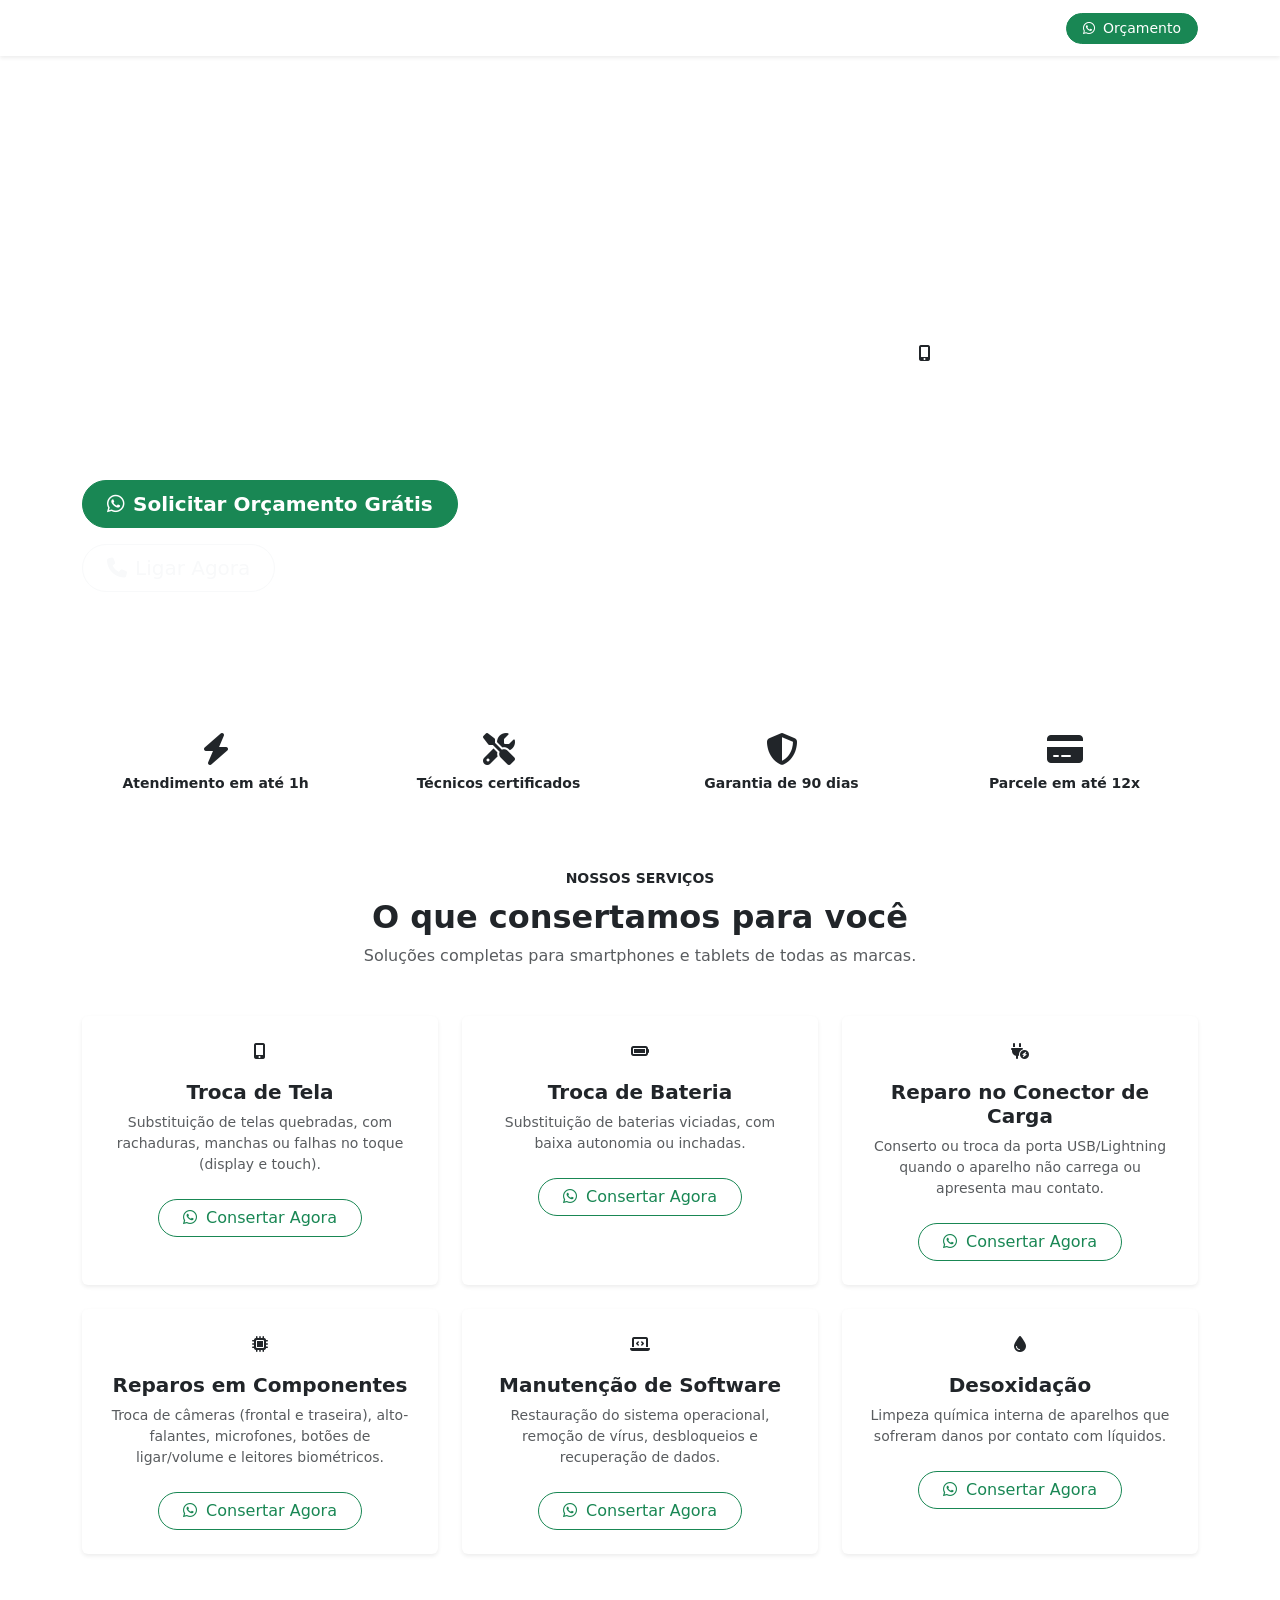
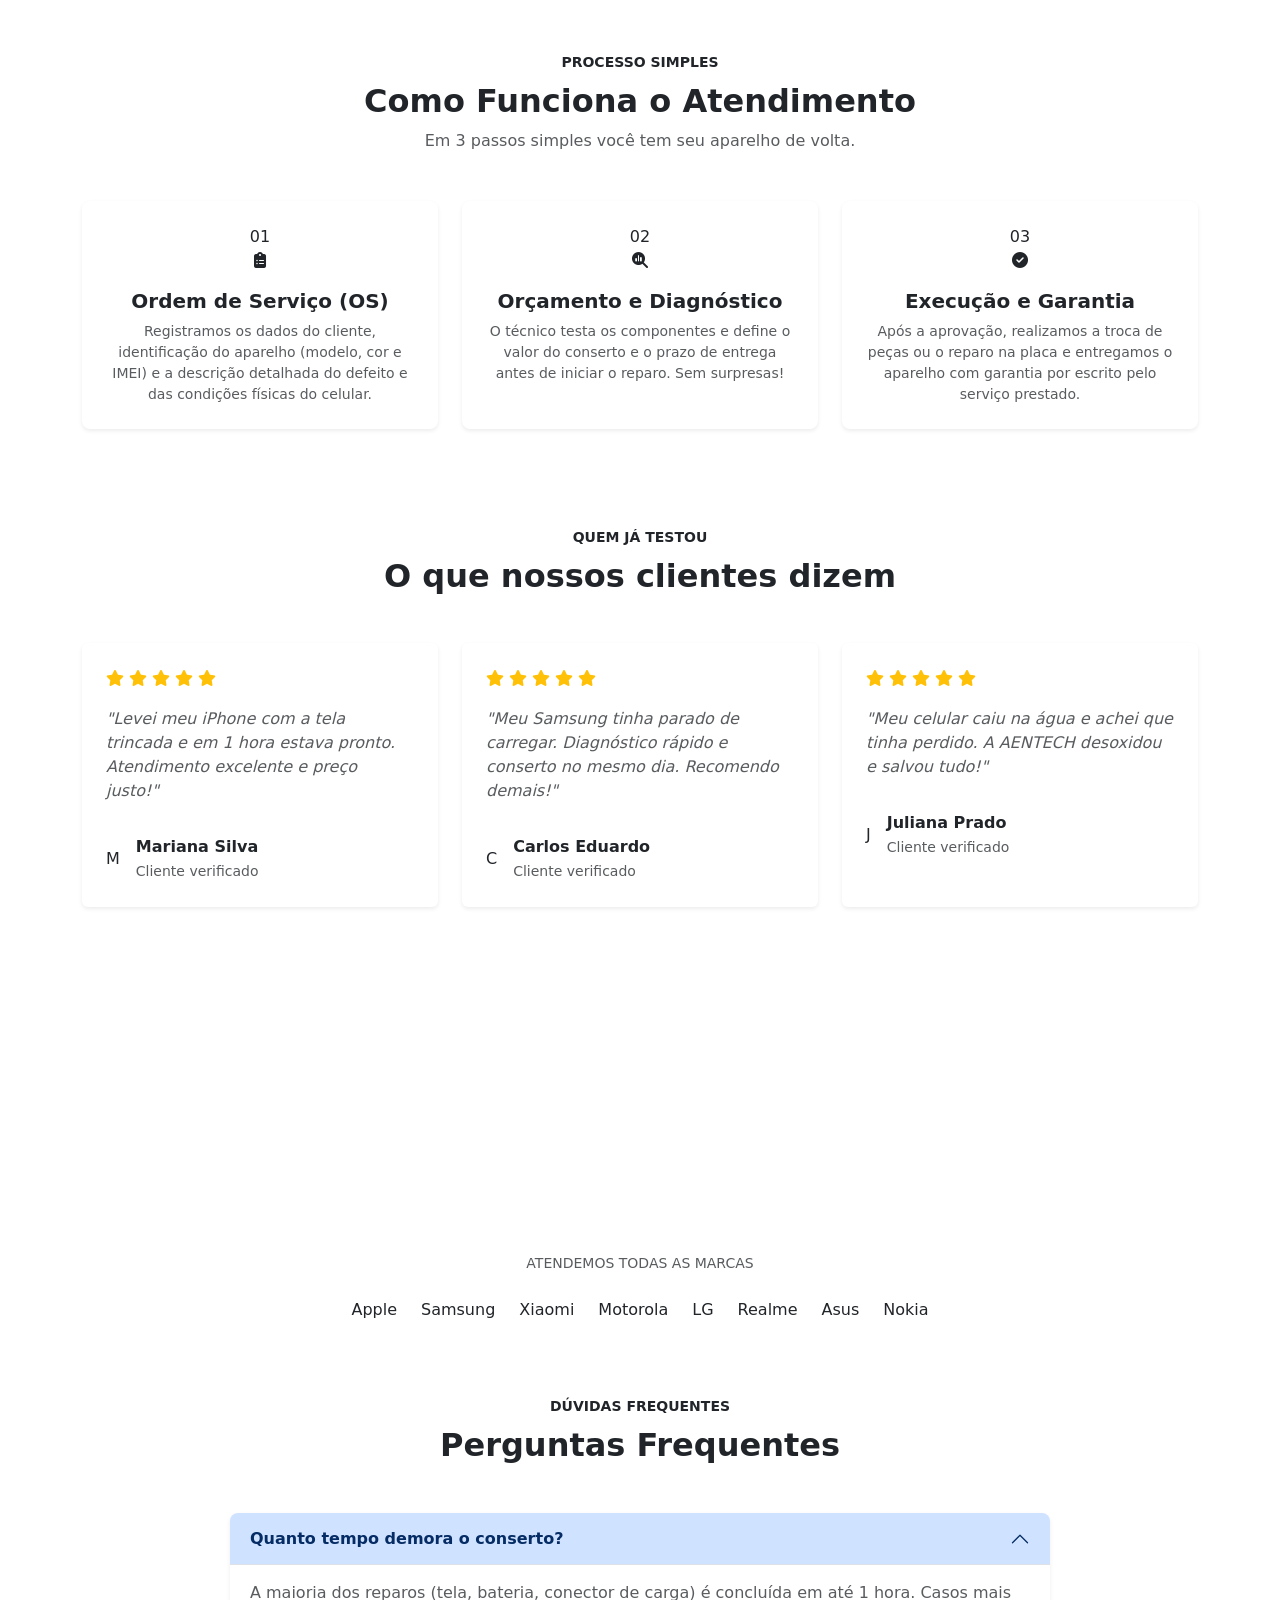
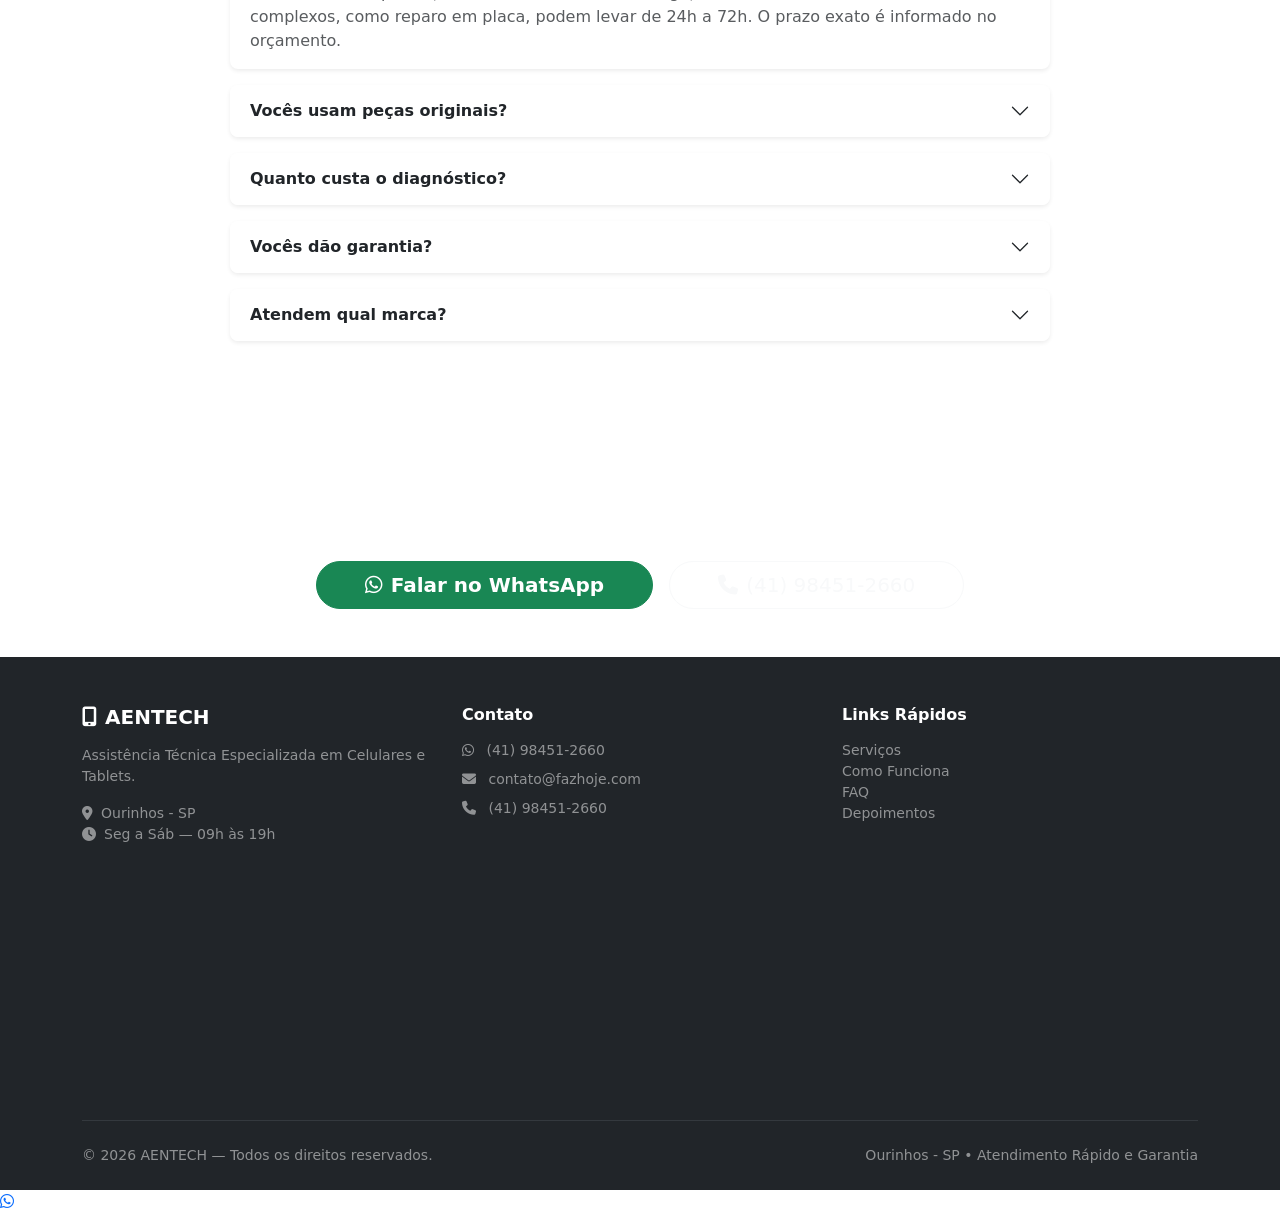
==== aentech/index.html @ 5244e7ab "Assistência Técnica AENTECH" ====
<!DOCTYPE html>
<html lang="pt-BR">
<head>
    <meta charset="UTF-8">
    <meta name="viewport" content="width=device-width, initial-scale=1.0">

    <!-- Google tag (gtag.js) -->
    <script async src="https://www.googletagmanager.com/gtag/js?id=G-NCGCXV54CT"></script>
    <script>
      window.dataLayer = window.dataLayer || [];
      function gtag(){dataLayer.push(arguments);}
      gtag('js', new Date());
      gtag('config', 'G-NCGCXV54CT');
    </script>
    <title>AENTECH — Assistência Técnica de Celulares em Ourinhos - SP</title>
    <meta name="description" content="Conserto de celulares e tablets em Ourinhos - SP. Troca de tela em até 1h, bateria, conector de carga e reparos com diagnóstico grátis e garantia de 90 dias. Fale no WhatsApp!">
    <meta name="keywords" content="assistência técnica celulares Ourinhos, conserto de celular Ourinhos SP, troca de tela celular Ourinhos, conserto iPhone Ourinhos, conserto Samsung Ourinhos, conserto Motorola Xiaomi Ourinhos, reparo conector carga, desoxidação celular, AENTECH, fazhoje">
    <meta name="author" content="AENTECH">
    <meta name="robots" content="index, follow, max-image-preview:large, max-snippet:-1, max-video-preview:-1">

    <!-- Canonical URL -->
    <link rel="canonical" href="https://fazhoje.com/aentech/">

    <!-- Geo Tags para Busca Local -->
    <meta name="geo.region" content="BR-SP">
    <meta name="geo.placename" content="Ourinhos">
    <meta name="geo.position" content="-22.9794;-49.8706">
    <meta name="ICBM" content="-22.9794, -49.8706">

    <!-- Open Graph (WhatsApp, Facebook, LinkedIn) -->
    <meta property="og:type" content="website">
    <meta property="og:site_name" content="AENTECH">
    <meta property="og:title" content="AENTECH — Assistência Técnica de Celulares em Ourinhos - SP">
    <meta property="og:description" content="Conserto de celulares e tablets em Ourinhos - SP. Troca de tela em até 1h, troca de bateria, conector e mais. Diagnóstico grátis e garantia de 90 dias.">
    <meta property="og:url" content="https://fazhoje.com/aentech/">
    <meta property="og:locale" content="pt_BR">
    <meta property="og:image" content="https://fazhoje.com/static/aentech-card.jpg">
    <meta property="og:image:secure_url" content="https://fazhoje.com/static/aentech-card.jpg">
    <meta property="og:image:type" content="image/png">
    <meta property="og:image:width" content="1200">
    <meta property="og:image:height" content="630">
    <meta property="og:image:alt" content="AENTECH — Assistência Técnica Especializada em Ourinhos - SP">

    <!-- Twitter Card -->
    <meta name="twitter:card" content="summary_large_image">
    <meta name="twitter:title" content="AENTECH — Assistência Técnica de Celulares em Ourinhos - SP">
    <meta name="twitter:description" content="Conserto de celulares e tablets em Ourinhos - SP. Diagnóstico grátis e garantia de 90 dias por escrito.">
    <meta name="twitter:image" content="https://fazhoje.com/static/aentech-card.jpg">
    <meta name="twitter:image:alt" content="AENTECH — Celulares e Tablets em Ourinhos">

    <!-- Favicon & Mobile Web App Icons -->
    <link rel="shortcut icon" href="../static/favicon.ico" type="image/x-icon">
    <link rel="icon" type="image/png" sizes="32x32" href="../static/favicon-32x32.png">
    <link rel="icon" type="image/png" sizes="16x16" href="../static/favicon-16x16.png">
    <link rel="apple-touch-icon" sizes="180x180" href="../static/apple-touch-icon.png">
    <link rel="manifest" href="../site.webmanifest">
    <meta name="theme-color" content="#0A2540">
    <meta name="apple-mobile-web-app-capable" content="yes">
    <meta name="apple-mobile-web-app-status-bar-style" content="black-translucent">

    <!-- CSS Preconnect & External CDNs -->
    <link rel="preconnect" href="https://fonts.googleapis.com">
    <link rel="preconnect" href="https://fonts.gstatic.com" crossorigin>
    <link rel="preconnect" href="https://cdn.jsdelivr.net">
    <link rel="preconnect" href="https://cdnjs.cloudflare.com">

    <!-- Bootstrap 5 -->
    <link href="https://cdn.jsdelivr.net/npm/bootstrap@5.3.3/dist/css/bootstrap.min.css" rel="stylesheet">
    <!-- Font Awesome -->
    <link rel="stylesheet" href="https://cdnjs.cloudflare.com/ajax/libs/font-awesome/6.5.2/css/all.min.css">
    <!-- Google Fonts -->
    <link href="https://fonts.googleapis.com/css2?family=Poppins:wght@300;400;500;600;700;800&display=swap" rel="stylesheet">
    <!-- CSS custom -->
    <link rel="stylesheet" href="../static/css/style.css">

    <!-- Schema.org JSON-LD para SEO Estruturado (LocalBusiness + FAQPage) -->
    <script type="application/ld+json">
    {
      "@context": "https://schema.org",
      "@graph": [
        {
          "@type": "LocalBusiness",
          "@id": "https://fazhoje.com/aentech/#localbusiness",
          "name": "AENTECH",
          "alternateName": "AENTECH Assistência Técnica",
          "url": "https://fazhoje.com/aentech/",
          "logo": "https://fazhoje.com/static/og-brand.png",
          "image": "https://fazhoje.com/static/aentech-card.jpg",
          "description": "Assistência técnica especializada em conserto e manutenção de celulares e tablets em Ourinhos - SP. Troca de tela, bateria, conector de carga e reparos com garantia de 90 dias.",
          "telephone": "+5541984512660",
          "email": "contato@fazhoje.com",
          "priceRange": "$$",
          "address": {
            "@type": "PostalAddress",
            "addressLocality": "Ourinhos",
            "addressRegion": "SP",
            "addressCountry": "BR"
          },
          "geo": {
            "@type": "GeoCoordinates",
            "latitude": -22.9794,
            "longitude": -49.8706
          },
          "openingHoursSpecification": [
            {
              "@type": "OpeningHoursSpecification",
              "dayOfWeek": ["Monday", "Tuesday", "Wednesday", "Thursday", "Friday", "Saturday"],
              "opens": "09:00",
              "closes": "19:00"
            }
          ],
          "aggregateRating": {
            "@type": "AggregateRating",
            "ratingValue": "4.9",
            "reviewCount": "127",
            "bestRating": "5",
            "worstRating": "1"
          },
          "makesOffer": [
            {
              "@type": "Offer",
              "itemOffered": {
                "@type": "Service",
                "name": "Troca de Tela",
                "description": "Substituição de telas quebradas, com rachaduras, manchas ou falhas no toque (display e touch)."
              }
            },
            {
              "@type": "Offer",
              "itemOffered": {
                "@type": "Service",
                "name": "Troca de Bateria",
                "description": "Substituição de baterias viciadas, com baixa autonomia ou inchadas."
              }
            },
            {
              "@type": "Offer",
              "itemOffered": {
                "@type": "Service",
                "name": "Reparo no Conector de Carga",
                "description": "Conserto ou troca da porta USB/Lightning quando o aparelho não carrega ou apresenta mau contato."
              }
            },
            {
              "@type": "Offer",
              "itemOffered": {
                "@type": "Service",
                "name": "Reparos em Componentes",
                "description": "Troca de câmeras (frontal e traseira), alto-falantes, microfones, botões de ligar/volume e leitores biométricos."
              }
            },
            {
              "@type": "Offer",
              "itemOffered": {
                "@type": "Service",
                "name": "Manutenção de Software",
                "description": "Restauração do sistema operacional, remoção de vírus, desbloqueios e recuperação de dados."
              }
            },
            {
              "@type": "Offer",
              "itemOffered": {
                "@type": "Service",
                "name": "Desoxidação",
                "description": "Limpeza química interna de aparelhos que sofreram danos por contato com líquidos."
              }
            }
          ]
        },
        {
          "@type": "FAQPage",
          "@id": "https://fazhoje.com/#faq",
          "mainEntity": [
            {
              "@type": "Question",
              "name": "Quanto tempo demora o conserto?",
              "acceptedAnswer": {
                "@type": "Answer",
                "text": "A maioria dos reparos (tela, bateria, conector de carga) é concluída em até 1 hora. Casos mais complexos, como reparo em placa, podem levar de 24h a 72h. O prazo exato é informado no orçamento."
              }
            },
            {
              "@type": "Question",
              "name": "Vocês usam peças originais?",
              "acceptedAnswer": {
                "@type": "Answer",
                "text": "Trabalhamos com peças originais e compatíveis de alta qualidade. Você escolhe a melhor opção para o seu bolso durante o orçamento — sempre com transparência."
              }
            },
            {
              "@type": "Question",
              "name": "Quanto custa o diagnóstico?",
              "acceptedAnswer": {
                "@type": "Answer",
                "text": "O diagnóstico é GRATUITO. Só cobramos pelo reparo após sua aprovação do orçamento."
              }
            },
            {
              "@type": "Question",
              "name": "Vocês dão garantia?",
              "acceptedAnswer": {
                "@type": "Answer",
                "text": "Sim! Todos os serviços têm 90 dias de garantia por escrito. Se o problema voltar, consertamos novamente sem custo."
              }
            },
            {
              "@type": "Question",
              "name": "Atendem qual marca?",
              "acceptedAnswer": {
                "@type": "Answer",
                "text": "Atendemos todas as marcas: Apple, Samsung, Xiaomi, Motorola, LG, Realme, Asus e outras."
              }
            }
          ]
        }
      ]
    }
    </script>
</head>
<body>

<!-- ================= NAVBAR ================= -->
<header>
    <nav class="navbar navbar-expand-lg navbar-dark fixed-top shadow-sm" id="mainNav" aria-label="Navegação Principal">
        <div class="container">
            <a class="navbar-brand fw-bold" href="#home" aria-label="AENTECH Início">
                <i class="fas fa-mobile-screen-button text-brand-accent me-2" aria-hidden="true"></i>
                <span class="text-brand-accent">AENTECH</span>
            </a>
            <button class="navbar-toggler" type="button" data-bs-toggle="collapse" data-bs-target="#navMenu" aria-controls="navMenu" aria-expanded="false" aria-label="Alternar navegação">
                <span class="navbar-toggler-icon"></span>
            </button>
            <div class="collapse navbar-collapse" id="navMenu">
                <ul class="navbar-nav ms-auto mb-2 mb-lg-0 align-items-lg-center">
                    <li class="nav-item"><a class="nav-link" href="#servicos">Serviços</a></li>
                    <li class="nav-item"><a class="nav-link" href="#como-funciona">Como Funciona</a></li>
                    <li class="nav-item"><a class="nav-link" href="#depoimentos">Depoimentos</a></li>
                    <li class="nav-item"><a class="nav-link" href="#faq">FAQ</a></li>
                    <li class="nav-item ms-lg-2">
                        <a class="nav-link fw-semibold text-white" href="https://fazhoje.com">
                            <i class="fas fa-arrow-left me-1 text-brand-accent"></i>FazHoje.com
                        </a>
                    </li>
                    <li class="nav-item ms-lg-3">
                        <a href="https://wa.me/5541984512660?text=Olá%20AENTECH!%20Preciso%20de%20um%20orçamento."
                           class="btn btn-success btn-sm rounded-pill px-3" target="_blank" rel="noopener noreferrer">
                            <i class="fab fa-whatsapp me-1" aria-hidden="true"></i> Orçamento
                        </a>
                    </li>
                </ul>
            </div>
        </div>
    </nav>
</header>

<main>
    <!-- ================= HERO ================= -->
    <section id="home" class="hero-section d-flex align-items-center">
        <div class="container">
            <div class="row align-items-center">
                <div class="col-lg-6 text-white hero-content">
                    <span class="badge bg-brand-accent mb-3 px-3 py-2">
                        <i class="fas fa-star me-1" aria-hidden="true"></i> Nota 4.9 • Ourinhos - SP
                    </span>
                    <h1 class="display-4 fw-bold mb-3">
                        Seu Celular Quebrado?<br>
                        <span class="text-brand-accent">Consertamos Rápido e com Garantia!</span>
                    </h1>
                    <p class="lead mb-4">
                        Diagnóstico <strong>GRATUITO</strong> • Peças de qualidade • Garantia de 90 dias por escrito.
                    </p>
                    <div class="d-flex flex-wrap gap-3">
                        <a href="https://wa.me/5541984512660?text=Olá%20AENTECH!%20Quero%20um%20orçamento%20grátis."
                           class="btn btn-success btn-lg rounded-pill px-4 fw-semibold" target="_blank" rel="noopener noreferrer">
                            <i class="fab fa-whatsapp me-2" aria-hidden="true"></i>Solicitar Orçamento Grátis
                        </a>
                        <a href="tel:+5541984512660" class="btn btn-outline-light btn-lg rounded-pill px-4">
                            <i class="fas fa-phone me-2" aria-hidden="true"></i>Ligar Agora
                        </a>
                    </div>
                    <div class="row mt-5 g-3 text-center text-md-start">
                        <div class="col-4">
                            <h4 class="fw-bold text-brand-accent mb-0">+5.000</h4>
                            <small>Aparelhos consertados</small>
                        </div>
                        <div class="col-4">
                            <h4 class="fw-bold text-brand-accent mb-0">1h</h4>
                            <small>Atendimento médio</small>
                        </div>
                        <div class="col-4">
                            <h4 class="fw-bold text-brand-accent mb-0">90d</h4>
                            <small>De garantia</small>
                        </div>
                    </div>
                </div>
                <div class="col-lg-6 text-center hero-illustration d-none d-lg-block">
                    <div class="hero-circle">
                        <i class="fas fa-mobile-screen-button" aria-hidden="true"></i>
                    </div>
                </div>
            </div>
        </div>
    </section>

    <!-- ================= BARRA DE DIFERENCIAIS ================= -->
    <section class="py-4 bg-brand-light">
        <div class="container">
            <div class="row text-center g-3">
                <div class="col-6 col-md-3">
                    <i class="fas fa-bolt fa-2x text-brand-primary mb-2" aria-hidden="true"></i>
                    <p class="mb-0 fw-semibold small">Atendimento em até 1h</p>
                </div>
                <div class="col-6 col-md-3">
                    <i class="fas fa-screwdriver-wrench fa-2x text-brand-primary mb-2" aria-hidden="true"></i>
                    <p class="mb-0 fw-semibold small">Técnicos certificados</p>
                </div>
                <div class="col-6 col-md-3">
                    <i class="fas fa-shield-halved fa-2x text-brand-primary mb-2" aria-hidden="true"></i>
                    <p class="mb-0 fw-semibold small">Garantia de 90 dias</p>
                </div>
                <div class="col-6 col-md-3">
                    <i class="fas fa-credit-card fa-2x text-brand-primary mb-2" aria-hidden="true"></i>
                    <p class="mb-0 fw-semibold small">Parcele em até 12x</p>
                </div>
            </div>
        </div>
    </section>

    <!-- ================= SERVIÇOS ================= -->
    <section id="servicos" class="py-5">
        <div class="container">
            <div class="text-center mb-5">
                <span class="text-brand-accent fw-bold text-uppercase small">Nossos Serviços</span>
                <h2 class="fw-bold mt-2">O que consertamos para você</h2>
                <p class="text-muted">Soluções completas para smartphones e tablets de todas as marcas.</p>
            </div>
            <div class="row g-4">
                <!-- Serviço 1 -->
                <div class="col-md-6 col-lg-4">
                    <div class="card service-card h-100 border-0 shadow-sm">
                        <div class="card-body p-4 text-center">
                            <div class="icon-circle mb-3 mx-auto">
                                <i class="fas fa-mobile-screen-button" aria-hidden="true"></i>
                            </div>
                            <h3 class="h5 fw-bold mb-2">Troca de Tela</h3>
                            <p class="text-muted small mb-4">Substituição de telas quebradas, com rachaduras, manchas ou falhas no toque (display e touch).</p>
                            <a href="https://wa.me/5541984512660?text=Ol%C3%A1%20AENTECH!%20Preciso%20trocar%20a%20tela%20do%20meu%20celular."
                               class="btn btn-outline-success rounded-pill px-4" target="_blank" rel="noopener noreferrer">
                                <i class="fab fa-whatsapp me-1" aria-hidden="true"></i> Consertar Agora
                            </a>
                        </div>
                    </div>
                </div>

                <!-- Serviço 2 -->
                <div class="col-md-6 col-lg-4">
                    <div class="card service-card h-100 border-0 shadow-sm">
                        <div class="card-body p-4 text-center">
                            <div class="icon-circle mb-3 mx-auto">
                                <i class="fas fa-battery-full" aria-hidden="true"></i>
                            </div>
                            <h3 class="h5 fw-bold mb-2">Troca de Bateria</h3>
                            <p class="text-muted small mb-4">Substituição de baterias viciadas, com baixa autonomia ou inchadas.</p>
                            <a href="https://wa.me/5541984512660?text=Ol%C3%A1%20AENTECH!%20Preciso%20trocar%20a%20bateria%20do%20meu%20celular."
                               class="btn btn-outline-success rounded-pill px-4" target="_blank" rel="noopener noreferrer">
                                <i class="fab fa-whatsapp me-1" aria-hidden="true"></i> Consertar Agora
                            </a>
                        </div>
                    </div>
                </div>

                <!-- Serviço 3 -->
                <div class="col-md-6 col-lg-4">
                    <div class="card service-card h-100 border-0 shadow-sm">
                        <div class="card-body p-4 text-center">
                            <div class="icon-circle mb-3 mx-auto">
                                <i class="fas fa-plug-circle-bolt" aria-hidden="true"></i>
                            </div>
                            <h3 class="h5 fw-bold mb-2">Reparo no Conector de Carga</h3>
                            <p class="text-muted small mb-4">Conserto ou troca da porta USB/Lightning quando o aparelho não carrega ou apresenta mau contato.</p>
                            <a href="https://wa.me/5541984512660?text=Ol%C3%A1%20AENTECH!%20Meu%20celular%20n%C3%A3o%20est%C3%A1%20carregando%20direito."
                               class="btn btn-outline-success rounded-pill px-4" target="_blank" rel="noopener noreferrer">
                                <i class="fab fa-whatsapp me-1" aria-hidden="true"></i> Consertar Agora
                            </a>
                        </div>
                    </div>
                </div>

                <!-- Serviço 4 -->
                <div class="col-md-6 col-lg-4">
                    <div class="card service-card h-100 border-0 shadow-sm">
                        <div class="card-body p-4 text-center">
                            <div class="icon-circle mb-3 mx-auto">
                                <i class="fas fa-microchip" aria-hidden="true"></i>
                            </div>
                            <h3 class="h5 fw-bold mb-2">Reparos em Componentes</h3>
                            <p class="text-muted small mb-4">Troca de câmeras (frontal e traseira), alto-falantes, microfones, botões de ligar/volume e leitores biométricos.</p>
                            <a href="https://wa.me/5541984512660?text=Ol%C3%A1%20AENTECH!%20Preciso%20de%20reparo%20em%20um%20componente%20do%20meu%20celular."
                               class="btn btn-outline-success rounded-pill px-4" target="_blank" rel="noopener noreferrer">
                                <i class="fab fa-whatsapp me-1" aria-hidden="true"></i> Consertar Agora
                            </a>
                        </div>
                    </div>
                </div>

                <!-- Serviço 5 -->
                <div class="col-md-6 col-lg-4">
                    <div class="card service-card h-100 border-0 shadow-sm">
                        <div class="card-body p-4 text-center">
                            <div class="icon-circle mb-3 mx-auto">
                                <i class="fas fa-laptop-code" aria-hidden="true"></i>
                            </div>
                            <h3 class="h5 fw-bold mb-2">Manutenção de Software</h3>
                            <p class="text-muted small mb-4">Restauração do sistema operacional, remoção de vírus, desbloqueios e recuperação de dados.</p>
                            <a href="https://wa.me/5541984512660?text=Ol%C3%A1%20AENTECH!%20Preciso%20de%20manuten%C3%A7%C3%A3o%20de%20software%20no%20meu%20celular."
                               class="btn btn-outline-success rounded-pill px-4" target="_blank" rel="noopener noreferrer">
                                <i class="fab fa-whatsapp me-1" aria-hidden="true"></i> Consertar Agora
                            </a>
                        </div>
                    </div>
                </div>

                <!-- Serviço 6 -->
                <div class="col-md-6 col-lg-4">
                    <div class="card service-card h-100 border-0 shadow-sm">
                        <div class="card-body p-4 text-center">
                            <div class="icon-circle mb-3 mx-auto">
                                <i class="fas fa-droplet" aria-hidden="true"></i>
                            </div>
                            <h3 class="h5 fw-bold mb-2">Desoxidação</h3>
                            <p class="text-muted small mb-4">Limpeza química interna de aparelhos que sofreram danos por contato com líquidos.</p>
                            <a href="https://wa.me/5541984512660?text=Ol%C3%A1%20AENTECH!%20Meu%20celular%20molhou,%20preciso%20de%20desoxida%C3%A7%C3%A3o."
                               class="btn btn-outline-success rounded-pill px-4" target="_blank" rel="noopener noreferrer">
                                <i class="fab fa-whatsapp me-1" aria-hidden="true"></i> Consertar Agora
                            </a>
                        </div>
                    </div>
                </div>
            </div>
        </div>
    </section>

    <!-- ================= COMO FUNCIONA ================= -->
    <section id="como-funciona" class="py-5 bg-brand-light">
        <div class="container">
            <div class="text-center mb-5">
                <span class="text-brand-accent fw-bold text-uppercase small">Processo Simples</span>
                <h2 class="fw-bold mt-2">Como Funciona o Atendimento</h2>
                <p class="text-muted">Em 3 passos simples você tem seu aparelho de volta.</p>
            </div>
            <div class="row g-4 position-relative">
                <div class="col-md-4">
                    <div class="step-card text-center p-4 h-100 bg-white rounded-3 shadow-sm position-relative">
                        <div class="step-number" aria-hidden="true">01</div>
                        <div class="icon-circle-lg mb-3 mx-auto">
                            <i class="fas fa-clipboard-list" aria-hidden="true"></i>
                        </div>
                        <h3 class="h5 fw-bold mb-2">Ordem de Serviço (OS)</h3>
                        <p class="text-muted small mb-0">Registramos os dados do cliente, identificação do aparelho (modelo, cor e IMEI) e a descrição detalhada do defeito e das condições físicas do celular.</p>
                    </div>
                </div>
                <div class="col-md-4">
                    <div class="step-card text-center p-4 h-100 bg-white rounded-3 shadow-sm position-relative">
                        <div class="step-number" aria-hidden="true">02</div>
                        <div class="icon-circle-lg mb-3 mx-auto">
                            <i class="fas fa-magnifying-glass-chart" aria-hidden="true"></i>
                        </div>
                        <h3 class="h5 fw-bold mb-2">Orçamento e Diagnóstico</h3>
                        <p class="text-muted small mb-0">O técnico testa os componentes e define o valor do conserto e o prazo de entrega antes de iniciar o reparo. Sem surpresas!</p>
                    </div>
                </div>
                <div class="col-md-4">
                    <div class="step-card text-center p-4 h-100 bg-white rounded-3 shadow-sm position-relative">
                        <div class="step-number" aria-hidden="true">03</div>
                        <div class="icon-circle-lg mb-3 mx-auto">
                            <i class="fas fa-circle-check" aria-hidden="true"></i>
                        </div>
                        <h3 class="h5 fw-bold mb-2">Execução e Garantia</h3>
                        <p class="text-muted small mb-0">Após a aprovação, realizamos a troca de peças ou o reparo na placa e entregamos o aparelho com garantia por escrito pelo serviço prestado.</p>
                    </div>
                </div>
            </div>
        </div>
    </section>

    <!-- ================= DEPOIMENTOS ================= -->
    <section id="depoimentos" class="py-5">
        <div class="container">
            <div class="text-center mb-5">
                <span class="text-brand-accent fw-bold text-uppercase small">Quem já testou</span>
                <h2 class="fw-bold mt-2">O que nossos clientes dizem</h2>
            </div>
            <div class="row g-4">
                <div class="col-md-4">
                    <div class="card border-0 shadow-sm h-100 p-4">
                        <div class="mb-3 text-warning" aria-label="Avaliação 5 estrelas">
                            <i class="fas fa-star" aria-hidden="true"></i>
                            <i class="fas fa-star" aria-hidden="true"></i>
                            <i class="fas fa-star" aria-hidden="true"></i>
                            <i class="fas fa-star" aria-hidden="true"></i>
                            <i class="fas fa-star" aria-hidden="true"></i>
                        </div>
                        <p class="text-muted fst-italic">"Levei meu iPhone com a tela trincada e em 1 hora estava pronto. Atendimento excelente e preço justo!"</p>
                        <div class="d-flex align-items-center mt-3">
                            <div class="avatar-circle me-3">M</div>
                            <div>
                                <strong class="d-block">Mariana Silva</strong>
                                <small class="text-muted">Cliente verificado</small>
                            </div>
                        </div>
                    </div>
                </div>
                <div class="col-md-4">
                    <div class="card border-0 shadow-sm h-100 p-4">
                        <div class="mb-3 text-warning" aria-label="Avaliação 5 estrelas">
                            <i class="fas fa-star" aria-hidden="true"></i>
                            <i class="fas fa-star" aria-hidden="true"></i>
                            <i class="fas fa-star" aria-hidden="true"></i>
                            <i class="fas fa-star" aria-hidden="true"></i>
                            <i class="fas fa-star" aria-hidden="true"></i>
                        </div>
                        <p class="text-muted fst-italic">"Meu Samsung tinha parado de carregar. Diagnóstico rápido e conserto no mesmo dia. Recomendo demais!"</p>
                        <div class="d-flex align-items-center mt-3">
                            <div class="avatar-circle me-3">C</div>
                            <div>
                                <strong class="d-block">Carlos Eduardo</strong>
                                <small class="text-muted">Cliente verificado</small>
                            </div>
                        </div>
                    </div>
                </div>
                <div class="col-md-4">
                    <div class="card border-0 shadow-sm h-100 p-4">
                        <div class="mb-3 text-warning" aria-label="Avaliação 5 estrelas">
                            <i class="fas fa-star" aria-hidden="true"></i>
                            <i class="fas fa-star" aria-hidden="true"></i>
                            <i class="fas fa-star" aria-hidden="true"></i>
                            <i class="fas fa-star" aria-hidden="true"></i>
                            <i class="fas fa-star" aria-hidden="true"></i>
                        </div>
                        <p class="text-muted fst-italic">"Meu celular caiu na água e achei que tinha perdido. A AENTECH desoxidou e salvou tudo!"</p>
                        <div class="d-flex align-items-center mt-3">
                            <div class="avatar-circle me-3">J</div>
                            <div>
                                <strong class="d-block">Juliana Prado</strong>
                                <small class="text-muted">Cliente verificado</small>
                            </div>
                        </div>
                    </div>
                </div>
            </div>
        </div>
    </section>

    <!-- ================= GARANTIA ================= -->
    <section class="py-5 bg-brand-primary text-white">
        <div class="container text-center">
            <i class="fas fa-shield-halved fa-3x text-brand-accent mb-3" aria-hidden="true"></i>
            <h2 class="fw-bold mb-3">Garantia de 90 dias em todos os serviços</h2>
            <p class="lead mb-0 mx-auto" style="max-width: 720px;">
                Peças originais ou compatíveis de alta qualidade. Se o problema voltar, consertamos novamente
                <strong>sem custo adicional</strong> para você.
            </p>
        </div>
    </section>

    <!-- ================= MARCAS ================= -->
    <section class="py-4" aria-label="Marcas atendidas">
        <div class="container">
            <p class="text-center text-muted small text-uppercase mb-4">Atendemos todas as marcas</p>
            <div class="d-flex flex-wrap justify-content-center gap-4">
                <span class="brand-pill">Apple</span>
                <span class="brand-pill">Samsung</span>
                <span class="brand-pill">Xiaomi</span>
                <span class="brand-pill">Motorola</span>
                <span class="brand-pill">LG</span>
                <span class="brand-pill">Realme</span>
                <span class="brand-pill">Asus</span>
                <span class="brand-pill">Nokia</span>
            </div>
        </div>

    </section>

    <!-- ================= FAQ ================= -->
    <section id="faq" class="py-5 bg-brand-light">
        <div class="container">
            <div class="text-center mb-5">
                <span class="text-brand-accent fw-bold text-uppercase small">Dúvidas Frequentes</span>
                <h2 class="fw-bold mt-2">Perguntas Frequentes</h2>
            </div>
            <div class="accordion mx-auto" id="faqAccordion" style="max-width: 820px;">
                <div class="accordion-item border-0 shadow-sm mb-3 rounded-3 overflow-hidden">
                    <h3 class="accordion-header" id="headingOne">
                        <button class="accordion-button fw-semibold" type="button" data-bs-toggle="collapse" data-bs-target="#faq1" aria-expanded="true" aria-controls="faq1">
                            Quanto tempo demora o conserto?
                        </button>
                    </h3>
                    <div id="faq1" class="accordion-collapse collapse show" aria-labelledby="headingOne" data-bs-parent="#faqAccordion">
                        <div class="accordion-body text-muted">
                            A maioria dos reparos (tela, bateria, conector de carga) é concluída em até 1 hora. Casos mais complexos, como reparo em placa, podem levar de 24h a 72h. O prazo exato é informado no orçamento.
                        </div>
                    </div>
                </div>

                <div class="accordion-item border-0 shadow-sm mb-3 rounded-3 overflow-hidden">
                    <h3 class="accordion-header" id="headingTwo">
                        <button class="accordion-button collapsed fw-semibold" type="button" data-bs-toggle="collapse" data-bs-target="#faq2" aria-expanded="false" aria-controls="faq2">
                            Vocês usam peças originais?
                        </button>
                    </h3>
                    <div id="faq2" class="accordion-collapse collapse" aria-labelledby="headingTwo" data-bs-parent="#faqAccordion">
                        <div class="accordion-body text-muted">
                            Trabalhamos com peças originais e compatíveis de alta qualidade. Você escolhe a melhor opção para o seu bolso durante o orçamento — sempre com transparência.
                        </div>
                    </div>
                </div>

                <div class="accordion-item border-0 shadow-sm mb-3 rounded-3 overflow-hidden">
                    <h3 class="accordion-header" id="headingThree">
                        <button class="accordion-button collapsed fw-semibold" type="button" data-bs-toggle="collapse" data-bs-target="#faq3" aria-expanded="false" aria-controls="faq3">
                            Quanto custa o diagnóstico?
                        </button>
                    </h3>
                    <div id="faq3" class="accordion-collapse collapse" aria-labelledby="headingThree" data-bs-parent="#faqAccordion">
                        <div class="accordion-body text-muted">
                            O diagnóstico é GRATUITO. Só cobramos pelo reparo após sua aprovação do orçamento.
                        </div>
                    </div>
                </div>

                <div class="accordion-item border-0 shadow-sm mb-3 rounded-3 overflow-hidden">
                    <h3 class="accordion-header" id="headingFour">
                        <button class="accordion-button collapsed fw-semibold" type="button" data-bs-toggle="collapse" data-bs-target="#faq4" aria-expanded="false" aria-controls="faq4">
                            Vocês dão garantia?
                        </button>
                    </h3>
                    <div id="faq4" class="accordion-collapse collapse" aria-labelledby="headingFour" data-bs-parent="#faqAccordion">
                        <div class="accordion-body text-muted">
                            Sim! Todos os serviços têm 90 dias de garantia por escrito. Se o problema voltar, consertamos novamente sem custo.
                        </div>
                    </div>
                </div>

                <div class="accordion-item border-0 shadow-sm mb-3 rounded-3 overflow-hidden">
                    <h3 class="accordion-header" id="headingFive">
                        <button class="accordion-button collapsed fw-semibold" type="button" data-bs-toggle="collapse" data-bs-target="#faq5" aria-expanded="false" aria-controls="faq5">
                            Atendem qual marca?
                        </button>
                    </h3>
                    <div id="faq5" class="accordion-collapse collapse" aria-labelledby="headingFive" data-bs-parent="#faqAccordion">
                        <div class="accordion-body text-muted">
                            Atendemos todas as marcas: Apple, Samsung, Xiaomi, Motorola, LG, Realme, Asus e outras.
                        </div>
                    </div>
                </div>
            </div>
        </div>
    </section>

    <!-- ================= CTA FINAL ================= -->
    <section class="py-5 cta-final text-white">
        <div class="container text-center">
            <h2 class="fw-bold mb-3">Não perca tempo! Seu celular novo de volta hoje mesmo.</h2>
            <p class="lead mb-4">Fale com a AENTECH agora e receba seu orçamento em minutos.</p>
            <div class="d-flex flex-wrap justify-content-center gap-3">
                <a href="https://wa.me/5541984512660?text=Olá%20AENTECH!%20Quero%20um%20orçamento."
                   class="btn btn-success btn-lg rounded-pill px-5 fw-semibold" target="_blank" rel="noopener noreferrer">
                    <i class="fab fa-whatsapp me-2" aria-hidden="true"></i>Falar no WhatsApp
                </a>
                <a href="tel:+5541984512660" class="btn btn-outline-light btn-lg rounded-pill px-5">
                    <i class="fas fa-phone me-2" aria-hidden="true"></i>(41) 98451-2660
                </a>
            </div>
        </div>
    </section>
</main>

<!-- ================= RODAPÉ ================= -->
<footer class="pt-5 pb-4 bg-dark text-white-50">
    <div class="container">
        <div class="row g-4">
            <div class="col-md-4">
                <h4 class="text-white fw-bold h5">
                    <i class="fas fa-mobile-screen-button text-brand-accent me-2" aria-hidden="true"></i>AENTECH
                </h4>
                <p class="small mt-3">Assistência Técnica Especializada em Celulares e Tablets.</p>
                <p class="small mb-0"><i class="fas fa-map-marker-alt me-2 text-brand-accent" aria-hidden="true"></i>Ourinhos - SP</p>
                <p class="small mb-0"><i class="fas fa-clock me-2 text-brand-accent" aria-hidden="true"></i>Seg a Sáb — 09h às 19h</p>
            </div>
            <div class="col-md-4">
                <h4 class="text-white fw-bold mb-3 h6">Contato</h4>
                <p class="small mb-2">
                    <i class="fab fa-whatsapp me-2 text-brand-accent" aria-hidden="true"></i>
                    <a href="https://wa.me/5541984512660" class="text-white-50 text-decoration-none" target="_blank" rel="noopener noreferrer">
                        (41) 98451-2660
                    </a>
                </p>
                <p class="small mb-2">
                    <i class="fas fa-envelope me-2 text-brand-accent" aria-hidden="true"></i>
                    <a href="mailto:contato@fazhoje.com" class="text-white-50 text-decoration-none">contato@fazhoje.com</a>
                </p>
                <p class="small mb-0">
                    <i class="fas fa-phone me-2 text-brand-accent" aria-hidden="true"></i>
                    <a href="tel:+5541984512660" class="text-white-50 text-decoration-none">(41) 98451-2660</a>
                </p>
            </div>
            <div class="col-md-4">
                <h4 class="text-white fw-bold mb-3 h6">Links Rápidos</h4>
                <ul class="list-unstyled small">
                    <li><a href="#servicos" class="text-white-50 text-decoration-none">Serviços</a></li>
                    <li><a href="#como-funciona" class="text-white-50 text-decoration-none">Como Funciona</a></li>
                    <li><a href="#faq" class="text-white-50 text-decoration-none">FAQ</a></li>
                    <li><a href="#depoimentos" class="text-white-50 text-decoration-none">Depoimentos</a></li>
                </ul>
            </div>
        </div>

        <!-- Mapa -->
        <div class="mt-4 rounded-3 overflow-hidden">
            <iframe
                src="https://www.google.com/maps?q=Ourinhos,SP&output=embed"
                width="100%" height="220" style="border:0;" loading="lazy"
                referrerpolicy="no-referrer-when-downgrade" title="Localização AENTECH Ourinhos SP"></iframe>
        </div>

        <hr class="border-secondary my-4">
        <div class="d-flex flex-wrap justify-content-between small">
            <span>© <span id="currentYear">2026</span> AENTECH — Todos os direitos reservados.</span>
            <span>Ourinhos - SP • Atendimento Rápido e Garantia</span>
        </div>
    </div>
</footer>

<!-- Botão flutuante WhatsApp -->
<a href="https://wa.me/5541984512660?text=Olá%20AENTECH!%20Preciso%20de%20ajuda."
   class="whatsapp-float" aria-label="Falar no WhatsApp" target="_blank" rel="noopener noreferrer">
    <i class="fab fa-whatsapp" aria-hidden="true"></i>
</a>

<!-- Scripts -->
<script src="https://cdn.jsdelivr.net/npm/bootstrap@5.3.3/dist/js/bootstrap.bundle.min.js"></script>
<script src="../static/js/main.js"></script>
<script>
    // Atualiza automaticamente o ano no rodapé
    const yearSpan = document.getElementById('currentYear');
    if (yearSpan) {
        yearSpan.textContent = new Date().getFullYear();
    }
</script>
</body>
</html>
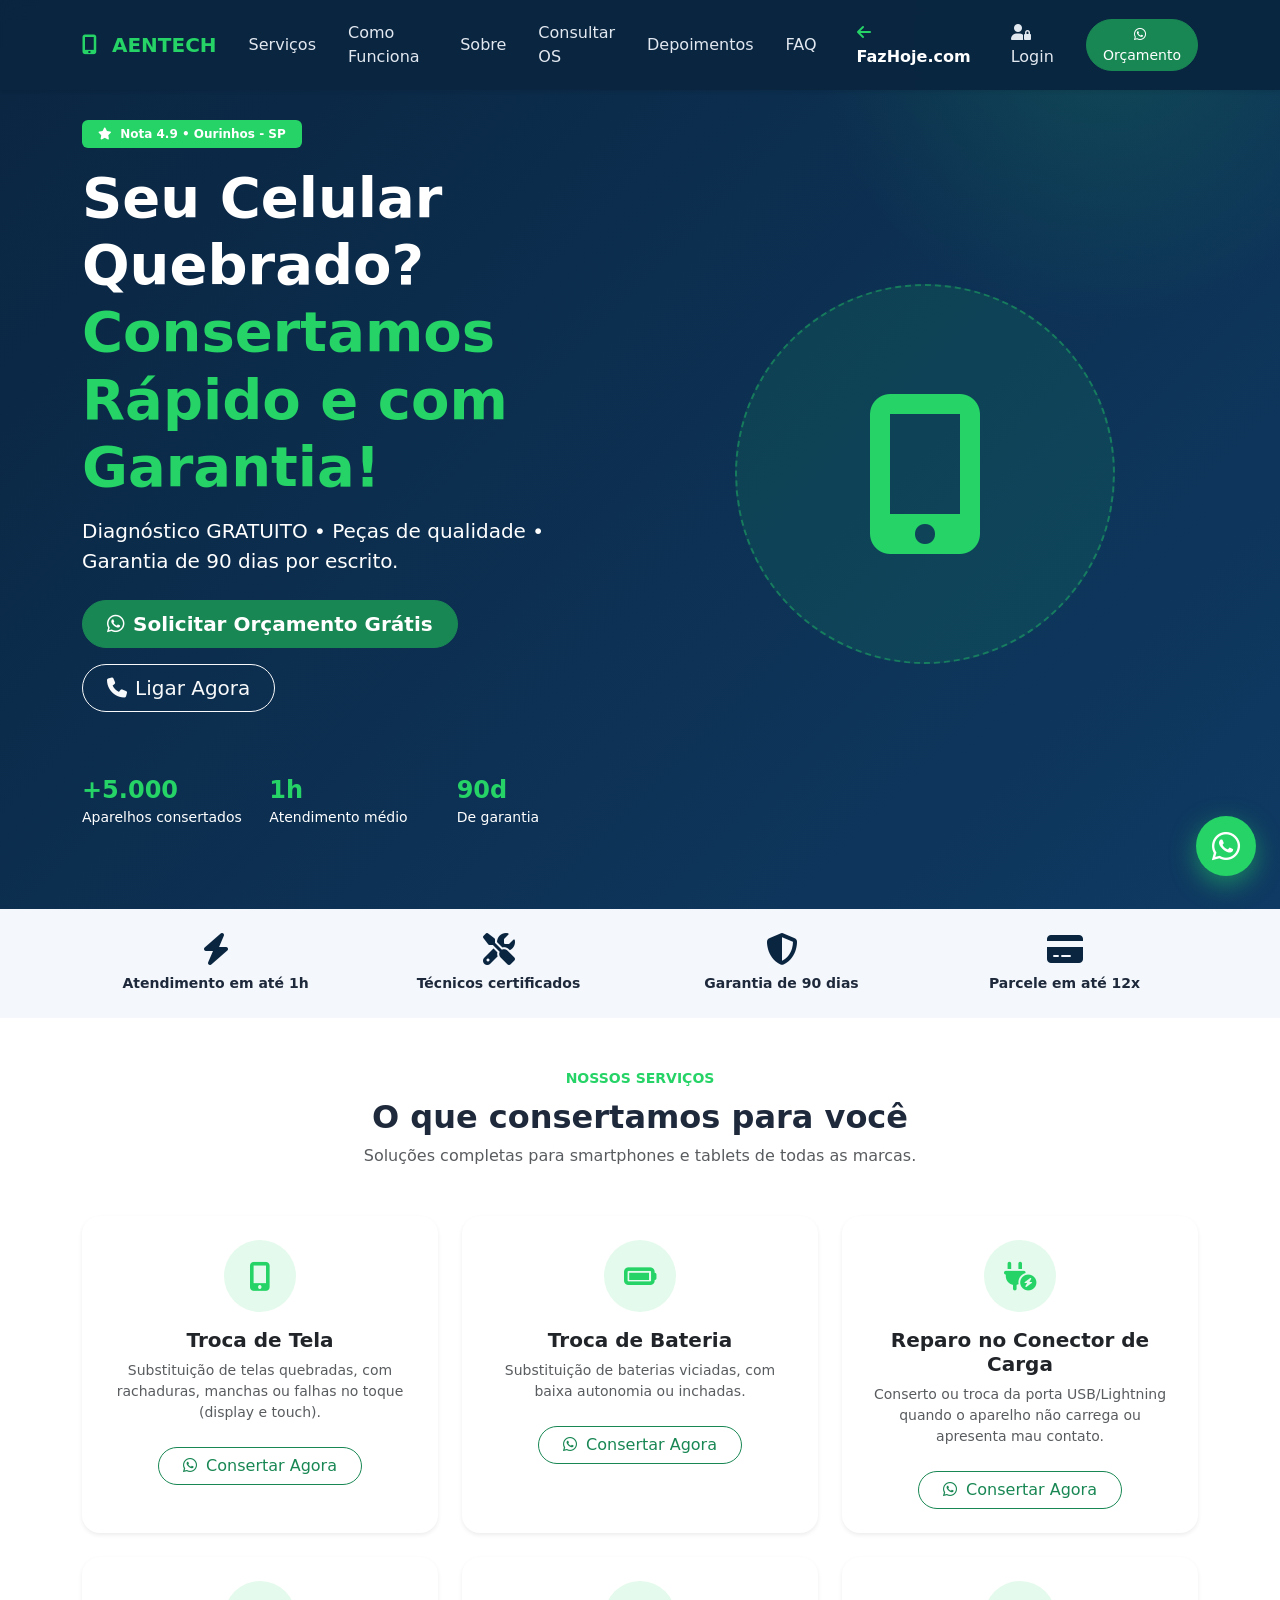
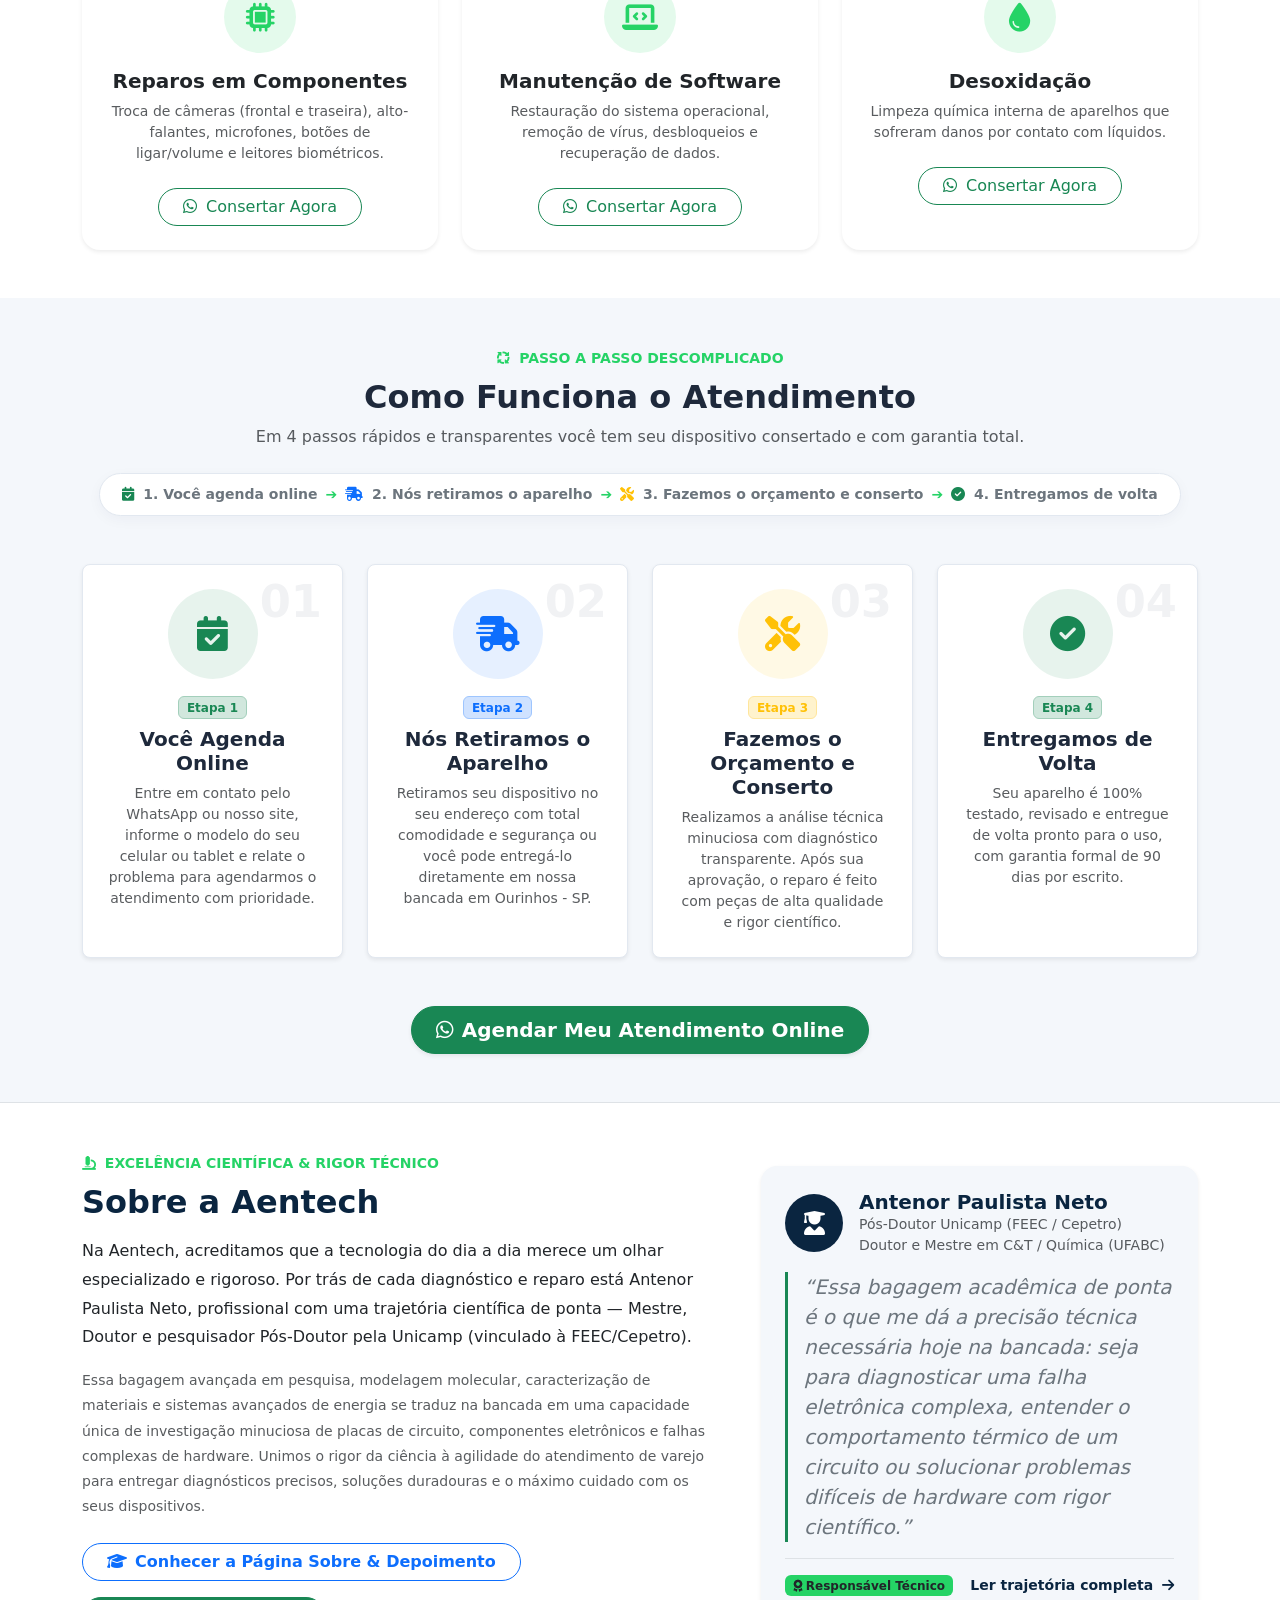
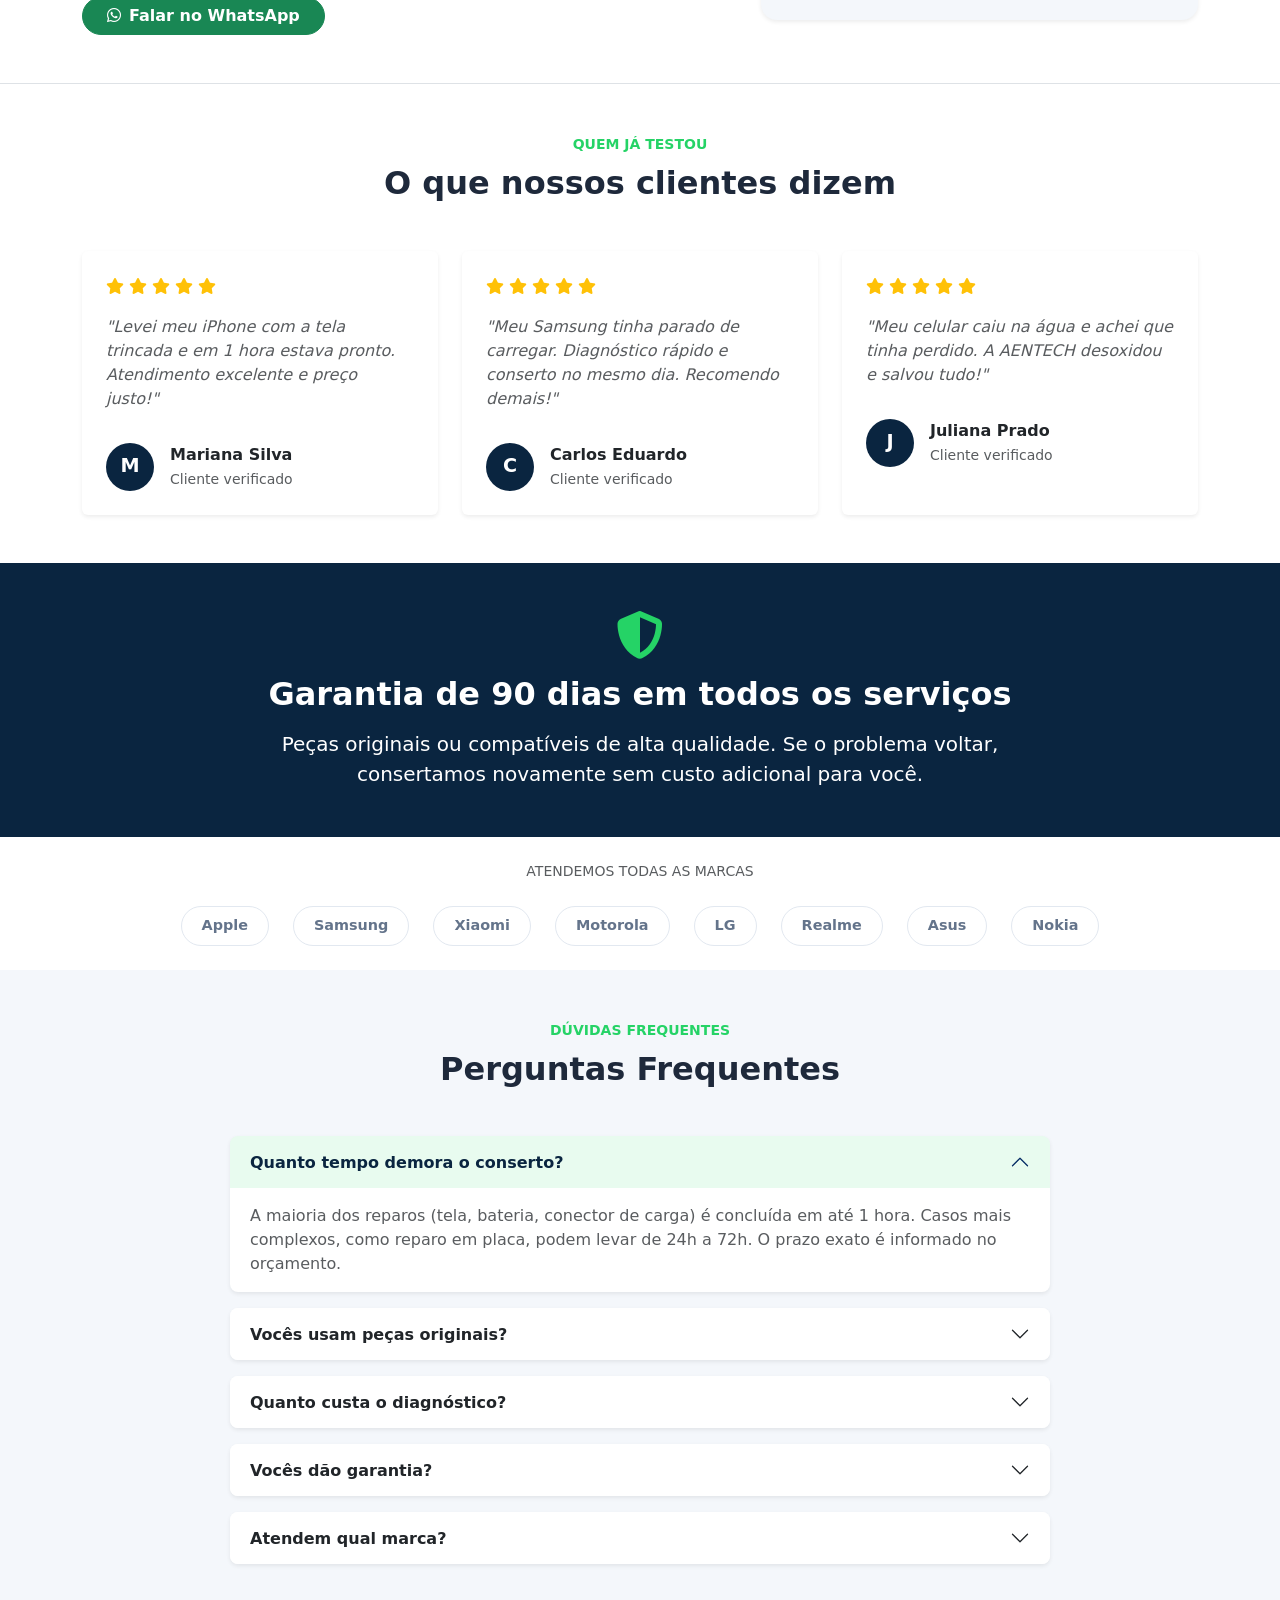
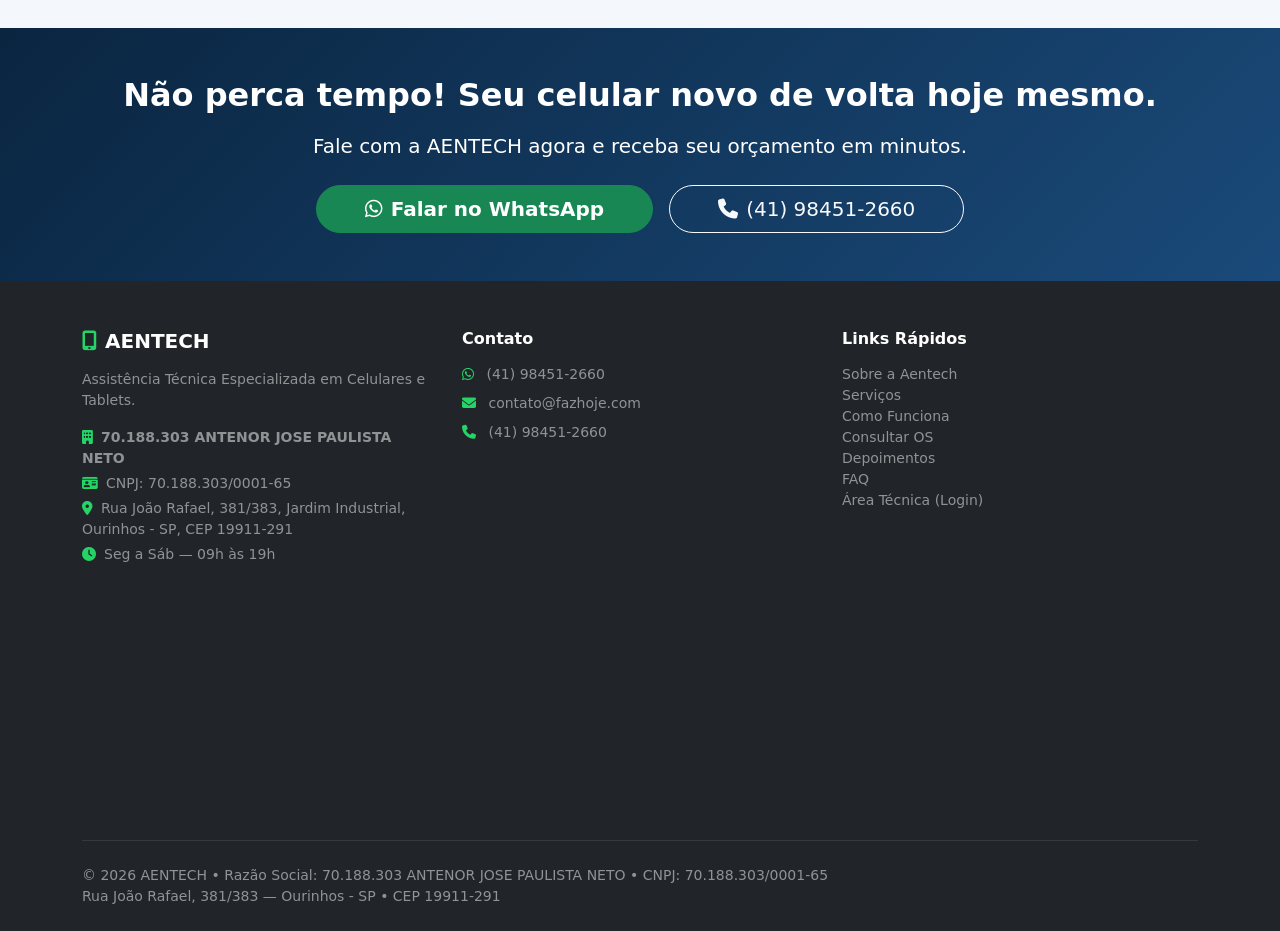
==== commit f3735f6e: "Atualizações da empresa no rodapé" ====
--- a/aentech/index.html
+++ b/aentech/index.html
@@ -83,6 +83,8 @@
           "@id": "https://fazhoje.com/aentech/#localbusiness",
           "name": "AENTECH",
           "alternateName": "AENTECH Assistência Técnica",
+          "legalName": "70.188.303 ANTENOR JOSE PAULISTA NETO",
+          "taxID": "70.188.303/0001-65",
           "url": "https://fazhoje.com/aentech/",
           "logo": "https://fazhoje.com/static/og-brand.png",
           "image": "https://fazhoje.com/static/aentech-card.jpg",
@@ -90,10 +92,28 @@
           "telephone": "+5541984512660",
           "email": "contato@fazhoje.com",
           "priceRange": "$$",
+          "founder": {
+            "@type": "Person",
+            "name": "Antenor Paulista Neto",
+            "jobTitle": "Fundador e Especialista Técnico",
+            "url": "https://fazhoje.com/aentech/sobre.html",
+            "alumniOf": [
+              {
+                "@type": "EducationalOrganization",
+                "name": "Universidade Estadual de Campinas (UNICAMP) - FEEC / Cepetro"
+              },
+              {
+                "@type": "EducationalOrganization",
+                "name": "Universidade Federal do ABC (UFABC)"
+              }
+            ]
+          },
           "address": {
             "@type": "PostalAddress",
+            "streetAddress": "Rua João Rafael, 381/383, Jardim Industrial",
             "addressLocality": "Ourinhos",
             "addressRegion": "SP",
+            "postalCode": "19911-291",
             "addressCountry": "BR"
           },
           "geo": {
@@ -234,11 +254,18 @@
                 <ul class="navbar-nav ms-auto mb-2 mb-lg-0 align-items-lg-center">
                     <li class="nav-item"><a class="nav-link" href="#servicos">Serviços</a></li>
                     <li class="nav-item"><a class="nav-link" href="#como-funciona">Como Funciona</a></li>
+                    <li class="nav-item"><a class="nav-link" href="sobre.html">Sobre</a></li>
+                    <li class="nav-item"><a class="nav-link" href="consultar-os.html">Consultar OS</a></li>
                     <li class="nav-item"><a class="nav-link" href="#depoimentos">Depoimentos</a></li>
                     <li class="nav-item"><a class="nav-link" href="#faq">FAQ</a></li>
                     <li class="nav-item ms-lg-2">
                         <a class="nav-link fw-semibold text-white" href="https://fazhoje.com">
                             <i class="fas fa-arrow-left me-1 text-brand-accent"></i>FazHoje.com
+                        </a>
+                    </li>
+                    <li class="nav-item ms-lg-2">
+                        <a class="nav-link" href="admin.html" title="Área administrativa (login)">
+                            <i class="fas fa-user-lock me-1" aria-hidden="true"></i> Login
                         </a>
                     </li>
                     <li class="nav-item ms-lg-3">
@@ -444,39 +471,136 @@
     <section id="como-funciona" class="py-5 bg-brand-light">
         <div class="container">
             <div class="text-center mb-5">
-                <span class="text-brand-accent fw-bold text-uppercase small">Processo Simples</span>
+                <span class="text-brand-accent fw-bold text-uppercase small">
+                    <i class="fas fa-arrows-spin me-1" aria-hidden="true"></i> Passo a Passo Descomplicado
+                </span>
                 <h2 class="fw-bold mt-2">Como Funciona o Atendimento</h2>
-                <p class="text-muted">Em 3 passos simples você tem seu aparelho de volta.</p>
-            </div>
+                <p class="text-muted mb-4">Em 4 passos rápidos e transparentes você tem seu dispositivo consertado e com garantia total.</p>
+
+                <!-- Fluxo Visual Resumido -->
+                <div class="step-flow-pill d-inline-flex flex-wrap align-items-center justify-content-center gap-2 small fw-semibold text-secondary">
+                    <span><i class="fas fa-calendar-check text-success me-1"></i> 1. Você agenda online</span>
+                    <span class="text-brand-accent fw-bold">➔</span>
+                    <span><i class="fas fa-truck-fast text-primary me-1"></i> 2. Nós retiramos o aparelho</span>
+                    <span class="text-brand-accent fw-bold">➔</span>
+                    <span><i class="fas fa-screwdriver-wrench text-warning me-1"></i> 3. Fazemos o orçamento e conserto</span>
+                    <span class="text-brand-accent fw-bold">➔</span>
+                    <span><i class="fas fa-circle-check text-success me-1"></i> 4. Entregamos de volta</span>
+                </div>
+            </div>
+
+            <!-- Grid dos 4 Passos -->
             <div class="row g-4 position-relative">
-                <div class="col-md-4">
+                <!-- Passo 1 -->
+                <div class="col-sm-6 col-lg-3">
                     <div class="step-card text-center p-4 h-100 bg-white rounded-3 shadow-sm position-relative">
                         <div class="step-number" aria-hidden="true">01</div>
-                        <div class="icon-circle-lg mb-3 mx-auto">
-                            <i class="fas fa-clipboard-list" aria-hidden="true"></i>
-                        </div>
-                        <h3 class="h5 fw-bold mb-2">Ordem de Serviço (OS)</h3>
-                        <p class="text-muted small mb-0">Registramos os dados do cliente, identificação do aparelho (modelo, cor e IMEI) e a descrição detalhada do defeito e das condições físicas do celular.</p>
-                    </div>
-                </div>
-                <div class="col-md-4">
+                        <div class="icon-circle-lg mb-3 mx-auto text-success bg-success bg-opacity-10">
+                            <i class="fas fa-calendar-check" aria-hidden="true"></i>
+                        </div>
+                        <span class="badge bg-success-subtle text-success border border-success-subtle mb-2">Etapa 1</span>
+                        <h3 class="h5 fw-bold mb-2">Você Agenda Online</h3>
+                        <p class="text-muted small mb-0">Entre em contato pelo WhatsApp ou nosso site, informe o modelo do seu celular ou tablet e relate o problema para agendarmos o atendimento com prioridade.</p>
+                    </div>
+                </div>
+
+                <!-- Passo 2 -->
+                <div class="col-sm-6 col-lg-3">
                     <div class="step-card text-center p-4 h-100 bg-white rounded-3 shadow-sm position-relative">
                         <div class="step-number" aria-hidden="true">02</div>
-                        <div class="icon-circle-lg mb-3 mx-auto">
-                            <i class="fas fa-magnifying-glass-chart" aria-hidden="true"></i>
-                        </div>
-                        <h3 class="h5 fw-bold mb-2">Orçamento e Diagnóstico</h3>
-                        <p class="text-muted small mb-0">O técnico testa os componentes e define o valor do conserto e o prazo de entrega antes de iniciar o reparo. Sem surpresas!</p>
-                    </div>
-                </div>
-                <div class="col-md-4">
+                        <div class="icon-circle-lg mb-3 mx-auto text-primary bg-primary bg-opacity-10">
+                            <i class="fas fa-truck-fast" aria-hidden="true"></i>
+                        </div>
+                        <span class="badge bg-primary-subtle text-primary border border-primary-subtle mb-2">Etapa 2</span>
+                        <h3 class="h5 fw-bold mb-2">Nós Retiramos o Aparelho</h3>
+                        <p class="text-muted small mb-0">Retiramos seu dispositivo no seu endereço com total comodidade e segurança ou você pode entregá-lo diretamente em nossa bancada em Ourinhos - SP.</p>
+                    </div>
+                </div>
+
+                <!-- Passo 3 -->
+                <div class="col-sm-6 col-lg-3">
                     <div class="step-card text-center p-4 h-100 bg-white rounded-3 shadow-sm position-relative">
                         <div class="step-number" aria-hidden="true">03</div>
-                        <div class="icon-circle-lg mb-3 mx-auto">
+                        <div class="icon-circle-lg mb-3 mx-auto text-warning bg-warning bg-opacity-10">
+                            <i class="fas fa-screwdriver-wrench" aria-hidden="true"></i>
+                        </div>
+                        <span class="badge bg-warning-subtle text-warning border border-warning-subtle mb-2">Etapa 3</span>
+                        <h3 class="h5 fw-bold mb-2">Fazemos o Orçamento e Conserto</h3>
+                        <p class="text-muted small mb-0">Realizamos a análise técnica minuciosa com diagnóstico transparente. Após sua aprovação, o reparo é feito com peças de alta qualidade e rigor científico.</p>
+                    </div>
+                </div>
+
+                <!-- Passo 4 -->
+                <div class="col-sm-6 col-lg-3">
+                    <div class="step-card text-center p-4 h-100 bg-white rounded-3 shadow-sm position-relative">
+                        <div class="step-number" aria-hidden="true">04</div>
+                        <div class="icon-circle-lg mb-3 mx-auto text-success bg-success bg-opacity-10">
                             <i class="fas fa-circle-check" aria-hidden="true"></i>
                         </div>
-                        <h3 class="h5 fw-bold mb-2">Execução e Garantia</h3>
-                        <p class="text-muted small mb-0">Após a aprovação, realizamos a troca de peças ou o reparo na placa e entregamos o aparelho com garantia por escrito pelo serviço prestado.</p>
+                        <span class="badge bg-success-subtle text-success border border-success-subtle mb-2">Etapa 4</span>
+                        <h3 class="h5 fw-bold mb-2">Entregamos de Volta</h3>
+                        <p class="text-muted small mb-0">Seu aparelho é 100% testado, revisado e entregue de volta pronto para o uso, com garantia formal de 90 dias por escrito.</p>
+                    </div>
+                </div>
+            </div>
+
+            <!-- Botão de Ação -->
+            <div class="text-center mt-5">
+                <a href="https://wa.me/5541984512660?text=Olá%20AENTECH!%20Gostaria%20de%20agendar%20um%20atendimento%20online."
+                   class="btn btn-success btn-lg rounded-pill px-4 fw-semibold shadow-sm" target="_blank" rel="noopener noreferrer">
+                    <i class="fab fa-whatsapp me-2" aria-hidden="true"></i>Agendar Meu Atendimento Online
+                </a>
+            </div>
+        </div>
+    </section>
+
+    <!-- ================= SOBRE A AENTECH ================= -->
+    <section id="sobre" class="py-5 bg-white border-top border-bottom">
+        <div class="container">
+            <div class="row align-items-center g-5">
+                <div class="col-lg-7">
+                    <span class="text-brand-accent fw-bold text-uppercase small">
+                        <i class="fas fa-microscope me-1"></i> Excelência Científica &amp; Rigor Técnico
+                    </span>
+                    <h2 class="fw-bold mt-2 mb-3 text-brand-primary">Sobre a Aentech</h2>
+                    <p class="lead fs-6 text-dark mb-3" style="line-height: 1.8;">
+                        Na <strong>Aentech</strong>, acreditamos que a tecnologia do dia a dia merece um olhar especializado e rigoroso. Por trás de cada diagnóstico e reparo está <strong>Antenor Paulista Neto</strong>, profissional com uma trajetória científica de ponta — <strong>Mestre, Doutor e pesquisador Pós-Doutor pela Unicamp</strong> (vinculado à FEEC/Cepetro).
+                    </p>
+                    <p class="text-muted small mb-4" style="line-height: 1.8;">
+                        Essa bagagem avançada em pesquisa, modelagem molecular, caracterização de materiais e sistemas avançados de energia se traduz na bancada em uma capacidade única de investigação minuciosa de placas de circuito, componentes eletrônicos e falhas complexas de hardware. Unimos o rigor da ciência à agilidade do atendimento de varejo para entregar diagnósticos precisos, soluções duradouras e o máximo cuidado com os seus dispositivos.
+                    </p>
+                    <div class="d-flex flex-wrap gap-3">
+                        <a href="sobre.html" class="btn btn-outline-primary rounded-pill px-4 fw-semibold">
+                            <i class="fas fa-graduation-cap me-2" aria-hidden="true"></i>Conhecer a Página Sobre &amp; Depoimento
+                        </a>
+                        <a href="https://wa.me/5541984512660?text=Olá%20AENTECH!%20Gostaria%20de%20um%20diagnóstico%20especializado."
+                           class="btn btn-success rounded-pill px-4 fw-semibold" target="_blank" rel="noopener noreferrer">
+                            <i class="fab fa-whatsapp me-2" aria-hidden="true"></i>Falar no WhatsApp
+                        </a>
+                    </div>
+                </div>
+
+                <div class="col-lg-5">
+                    <div class="card border-0 shadow-sm p-4 bg-brand-light rounded-4 position-relative">
+                        <div class="d-flex align-items-center gap-3 mb-3">
+                            <div class="avatar-circle flex-shrink-0 bg-brand-primary text-white" style="width: 58px; height: 58px; font-size: 1.5rem;" aria-hidden="true">
+                                <i class="fas fa-user-graduate"></i>
+                            </div>
+                            <div>
+                                <h3 class="h5 fw-bold mb-0 text-brand-primary">Antenor Paulista Neto</h3>
+                                <small class="text-muted d-block">Pós-Doutor Unicamp (FEEC / Cepetro)</small>
+                                <small class="text-muted d-block">Doutor e Mestre em C&amp;T / Química (UFABC)</small>
+                            </div>
+                        </div>
+                        <blockquote class="blockquote small text-secondary fst-italic mb-3 border-start border-3 border-success ps-3">
+                            “Essa bagagem acadêmica de ponta é o que me dá a precisão técnica necessária hoje na bancada: seja para diagnosticar uma falha eletrônica complexa, entender o comportamento térmico de um circuito ou solucionar problemas difíceis de hardware com rigor científico.”
+                        </blockquote>
+                        <div class="pt-3 border-top d-flex justify-content-between align-items-center">
+                            <span class="badge bg-brand-accent text-dark"><i class="fas fa-award me-1"></i>Responsável Técnico</span>
+                            <a href="sobre.html" class="fw-bold text-decoration-none text-brand-primary small">
+                                Ler trajetória completa <i class="fas fa-arrow-right ms-1"></i>
+                            </a>
+                        </div>
                     </div>
                 </div>
             </div>
@@ -685,7 +809,9 @@
                     <i class="fas fa-mobile-screen-button text-brand-accent me-2" aria-hidden="true"></i>AENTECH
                 </h4>
                 <p class="small mt-3">Assistência Técnica Especializada em Celulares e Tablets.</p>
-                <p class="small mb-0"><i class="fas fa-map-marker-alt me-2 text-brand-accent" aria-hidden="true"></i>Ourinhos - SP</p>
+                <p class="small mb-1"><i class="fas fa-building me-2 text-brand-accent" aria-hidden="true"></i><strong>70.188.303 ANTENOR JOSE PAULISTA NETO</strong></p>
+                <p class="small mb-1"><i class="fas fa-id-card me-2 text-brand-accent" aria-hidden="true"></i>CNPJ: 70.188.303/0001-65</p>
+                <p class="small mb-1"><i class="fas fa-map-marker-alt me-2 text-brand-accent" aria-hidden="true"></i>Rua João Rafael, 381/383, Jardim Industrial, Ourinhos - SP, CEP 19911-291</p>
                 <p class="small mb-0"><i class="fas fa-clock me-2 text-brand-accent" aria-hidden="true"></i>Seg a Sáb — 09h às 19h</p>
             </div>
             <div class="col-md-4">
@@ -708,10 +834,13 @@
             <div class="col-md-4">
                 <h4 class="text-white fw-bold mb-3 h6">Links Rápidos</h4>
                 <ul class="list-unstyled small">
+                    <li><a href="sobre.html" class="text-white-50 text-decoration-none">Sobre a Aentech</a></li>
                     <li><a href="#servicos" class="text-white-50 text-decoration-none">Serviços</a></li>
                     <li><a href="#como-funciona" class="text-white-50 text-decoration-none">Como Funciona</a></li>
+                    <li><a href="consultar-os.html" class="text-white-50 text-decoration-none">Consultar OS</a></li>
+                    <li><a href="#depoimentos" class="text-white-50 text-decoration-none">Depoimentos</a></li>
                     <li><a href="#faq" class="text-white-50 text-decoration-none">FAQ</a></li>
-                    <li><a href="#depoimentos" class="text-white-50 text-decoration-none">Depoimentos</a></li>
+                    <li><a href="admin.html" class="text-white-50 text-decoration-none">Área Técnica (Login)</a></li>
                 </ul>
             </div>
         </div>
@@ -726,8 +855,8 @@
 
         <hr class="border-secondary my-4">
         <div class="d-flex flex-wrap justify-content-between small">
-            <span>© <span id="currentYear">2026</span> AENTECH — Todos os direitos reservados.</span>
-            <span>Ourinhos - SP • Atendimento Rápido e Garantia</span>
+            <span>© <span id="currentYear">2026</span> AENTECH • Razão Social: 70.188.303 ANTENOR JOSE PAULISTA NETO • CNPJ: 70.188.303/0001-65</span>
+            <span>Rua João Rafael, 381/383 — Ourinhos - SP • CEP 19911-291</span>
         </div>
     </div>
 </footer>
--- a/static/css/style.css
+++ b/static/css/style.css
@@ -0,0 +1,200 @@
+:root {
+    --brand-primary: #0A2540;
+    --brand-accent: #25D366;
+    --brand-light: #f4f7fb;
+    --brand-dark: #061a2e;
+}
+
+* { scroll-behavior: smooth; }
+
+body {
+    font-family: 'Poppins', system-ui, -apple-system, sans-serif;
+    color: #1e293b;
+    overflow-x: hidden;
+}
+
+.text-brand-primary { color: var(--brand-primary) !important; }
+.text-brand-accent { color: var(--brand-accent) !important; }
+.bg-brand-primary { background-color: var(--brand-primary) !important; }
+.bg-brand-accent { background-color: var(--brand-accent) !important; }
+.bg-brand-light { background-color: var(--brand-light) !important; }
+
+/* ---------- Navbar ---------- */
+#mainNav {
+    background-color: rgba(10, 37, 64, 0.95);
+    backdrop-filter: blur(10px);
+    padding: 0.8rem 0;
+    transition: all .3s ease;
+}
+#mainNav .nav-link {
+    color: #e2e8f0;
+    font-weight: 500;
+    padding: 0.5rem 1rem;
+    transition: color .2s;
+}
+#mainNav .nav-link:hover { color: var(--brand-accent); }
+
+/* ---------- Hero ---------- */
+.hero-section {
+    min-height: 100vh;
+    padding: 120px 0 80px;
+    background: linear-gradient(135deg, var(--brand-primary) 0%, #0f3a63 100%);
+    position: relative;
+    overflow: hidden;
+}
+.hero-section::before {
+    content: "";
+    position: absolute;
+    top: -30%; right: -10%;
+    width: 600px; height: 600px;
+    background: radial-gradient(circle, rgba(37, 211, 102, 0.15) 0%, transparent 70%);
+    border-radius: 50%;
+}
+.hero-content { position: relative; z-index: 2; }
+.hero-circle {
+    width: 380px; height: 380px;
+    border-radius: 50%;
+    background: rgba(37, 211, 102, 0.1);
+    border: 2px dashed rgba(37, 211, 102, 0.4);
+    display: flex;
+    align-items: center;
+    justify-content: center;
+    margin: 0 auto;
+    animation: pulse 4s ease-in-out infinite;
+}
+.hero-circle i {
+    font-size: 10rem;
+    color: var(--brand-accent);
+}
+@keyframes pulse {
+    0%, 100% { transform: scale(1); }
+    50% { transform: scale(1.05); }
+}
+
+/* ---------- Cards de Serviço ---------- */
+.service-card {
+    border-radius: 18px;
+    transition: transform .3s ease, box-shadow .3s ease;
+}
+.service-card:hover {
+    transform: translateY(-8px);
+    box-shadow: 0 20px 40px rgba(10, 37, 64, 0.12) !important;
+}
+.icon-circle {
+    width: 72px; height: 72px;
+    border-radius: 50%;
+    background: rgba(37, 211, 102, 0.12);
+    color: var(--brand-accent);
+    display: flex;
+    align-items: center;
+    justify-content: center;
+    font-size: 1.8rem;
+}
+.icon-circle-lg {
+    width: 90px; height: 90px;
+    border-radius: 50%;
+    background: rgba(10, 37, 64, 0.06);
+    color: var(--brand-primary);
+    display: flex;
+    align-items: center;
+    justify-content: center;
+    font-size: 2.2rem;
+}
+
+/* ---------- Passos ---------- */
+.step-card {
+    border-radius: 18px;
+    border: 1px solid #e2e8f0;
+    transition: transform .3s ease, box-shadow .3s ease, border-color .3s ease;
+}
+.step-card:hover {
+    transform: translateY(-6px);
+    border-color: var(--brand-accent);
+    box-shadow: 0 16px 32px rgba(10, 37, 64, 0.08) !important;
+}
+.step-number {
+    position: absolute;
+    top: 15px; right: 20px;
+    font-size: 2.8rem;
+    font-weight: 800;
+    color: rgba(10, 37, 64, 0.06);
+    line-height: 1;
+}
+.step-flow-pill {
+    background: #ffffff;
+    border: 1px solid #e2e8f0;
+    border-radius: 50px;
+    padding: 10px 22px;
+    box-shadow: 0 4px 14px rgba(10, 37, 64, 0.04);
+}
+
+/* ---------- Avatar / Depoimentos ---------- */
+.avatar-circle {
+    width: 48px; height: 48px;
+    border-radius: 50%;
+    background: var(--brand-primary);
+    color: white;
+    display: flex;
+    align-items: center;
+    justify-content: center;
+    font-weight: 700;
+    font-size: 1.2rem;
+}
+
+/* ---------- Marcas ---------- */
+.brand-pill {
+    padding: 8px 20px;
+    background: #fff;
+    border: 1px solid #e2e8f0;
+    border-radius: 50px;
+    font-weight: 600;
+    color: #64748b;
+    font-size: .9rem;
+}
+
+/* ---------- FAQ ---------- */
+.accordion-button:not(.collapsed) {
+    background-color: rgba(37, 211, 102, 0.1);
+    color: var(--brand-primary);
+    box-shadow: none;
+}
+.accordion-button:focus { box-shadow: none; }
+
+/* ---------- CTA Final ---------- */
+.cta-final {
+    background: linear-gradient(135deg, var(--brand-primary) 0%, #1a4a7a 100%);
+}
+
+/* ---------- WhatsApp flutuante ---------- */
+.whatsapp-float {
+    position: fixed;
+    bottom: 24px; right: 24px;
+    width: 60px; height: 60px;
+    background: var(--brand-accent);
+    color: #fff;
+    border-radius: 50%;
+    display: flex;
+    align-items: center;
+    justify-content: center;
+    font-size: 2rem;
+    box-shadow: 0 8px 24px rgba(37, 211, 102, 0.5);
+    z-index: 999;
+    text-decoration: none;
+    animation: bounce 2s infinite;
+    transition: transform .2s;
+}
+.whatsapp-float:hover {
+    color: #fff;
+    transform: scale(1.1);
+}
+@keyframes bounce {
+    0%, 100% { transform: translateY(0); }
+    50% { transform: translateY(-6px); }
+}
+
+/* ---------- Responsivo ---------- */
+@media (max-width: 768px) {
+    .hero-section { padding: 100px 0 60px; text-align: center; }
+    .display-4 { font-size: 2rem; }
+    .whatsapp-float { width: 54px; height: 54px; font-size: 1.6rem; }
+}
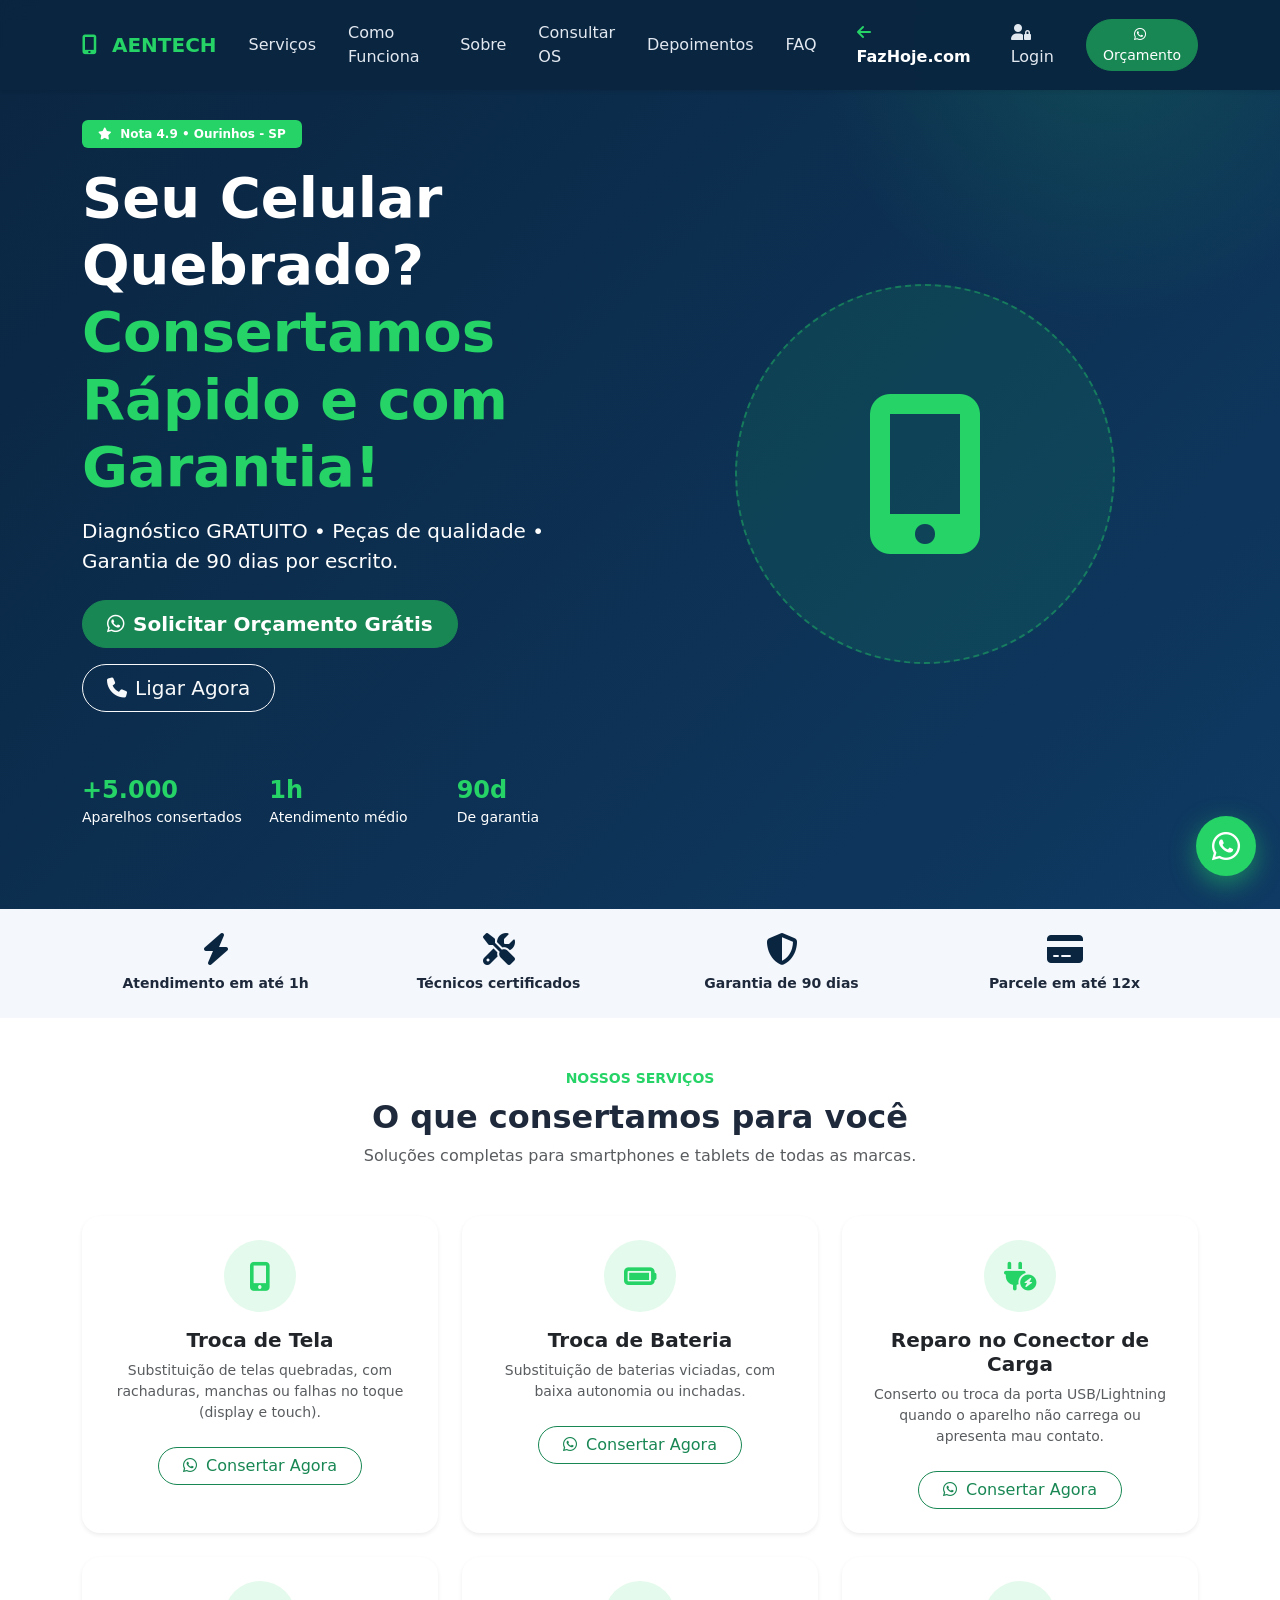
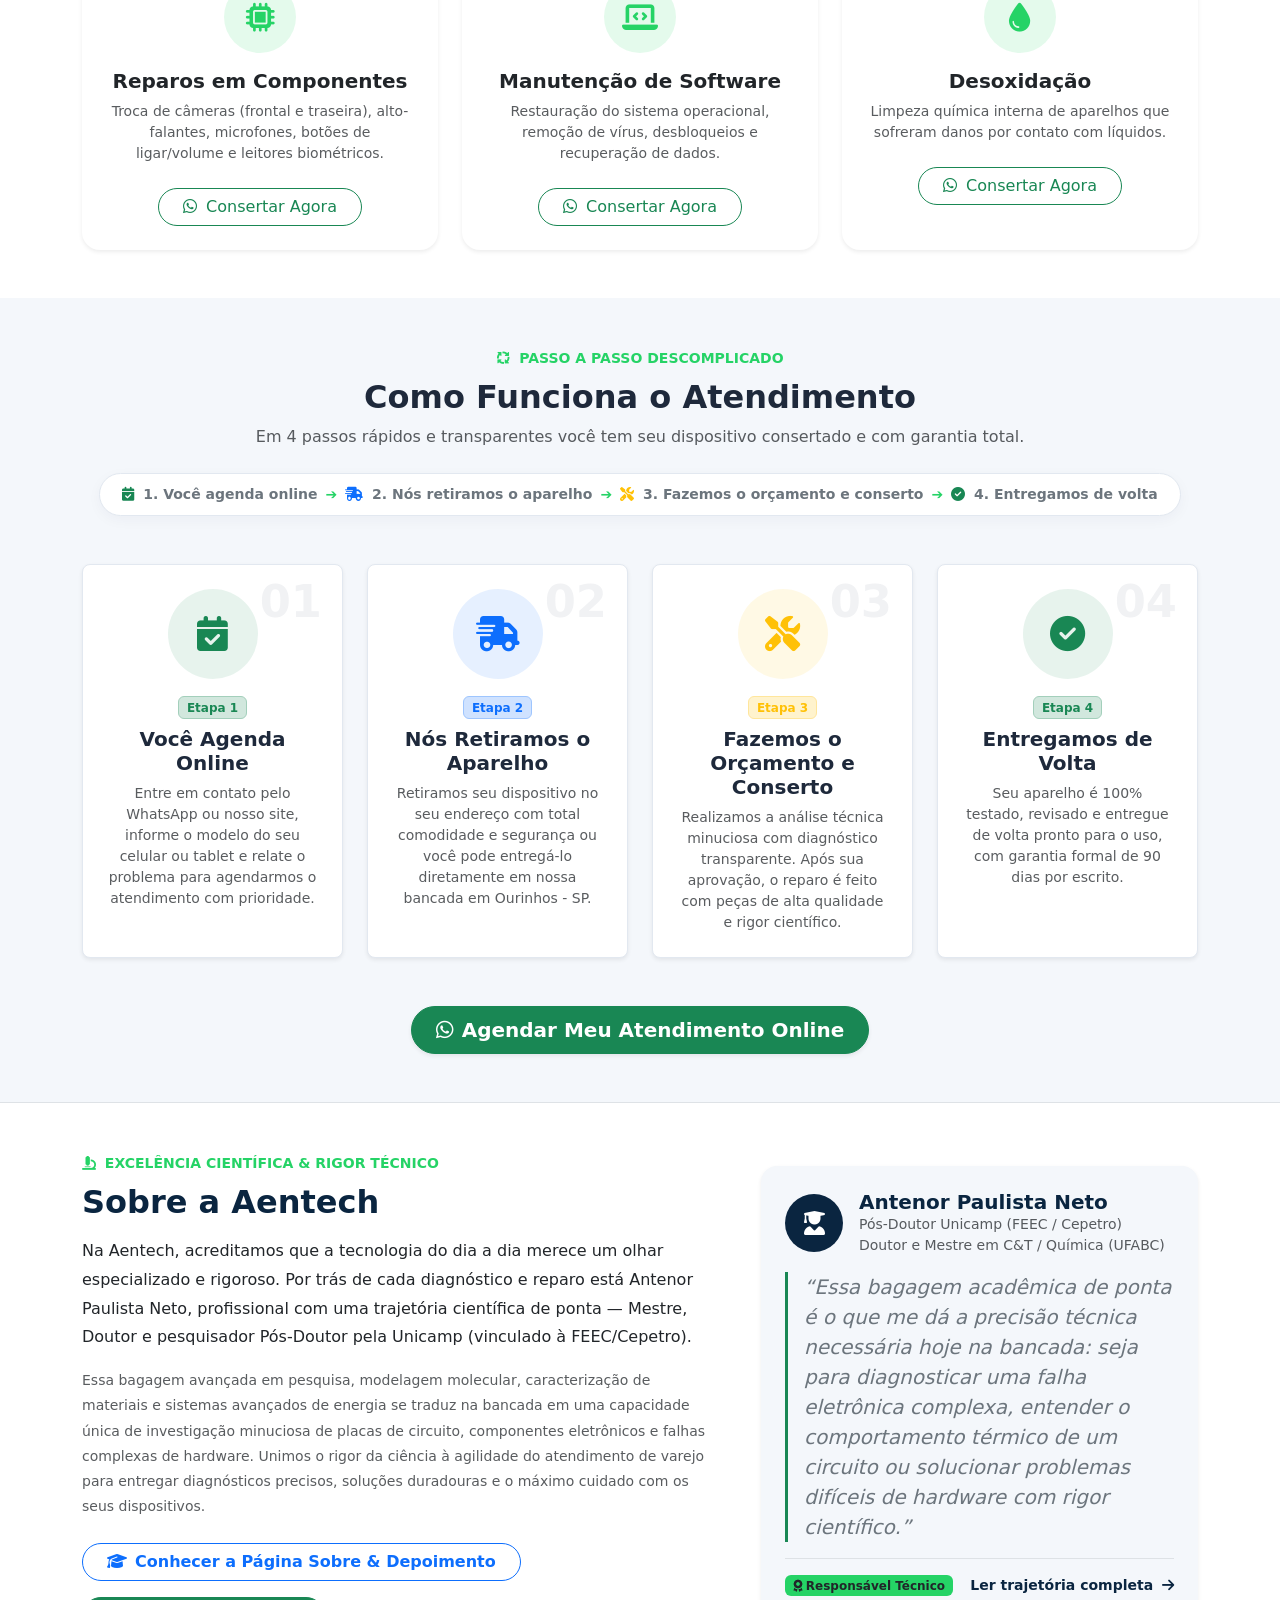
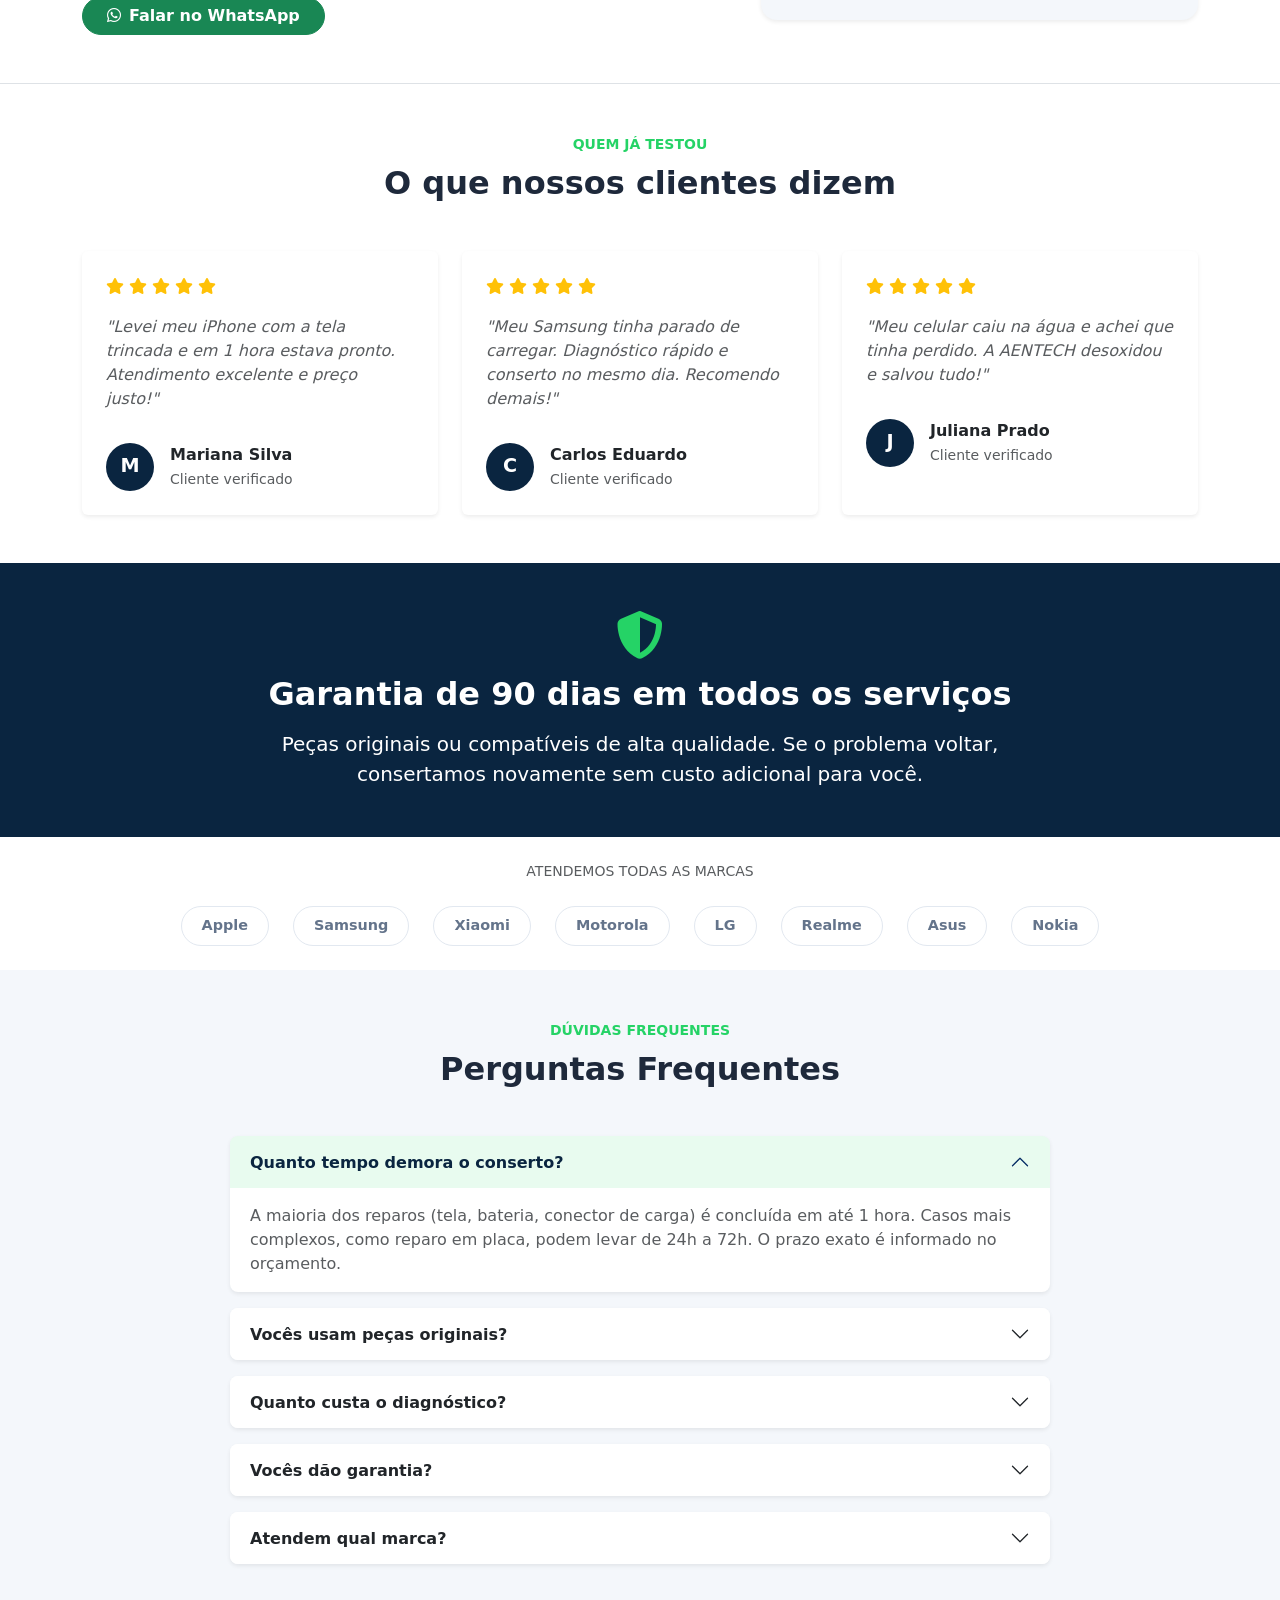
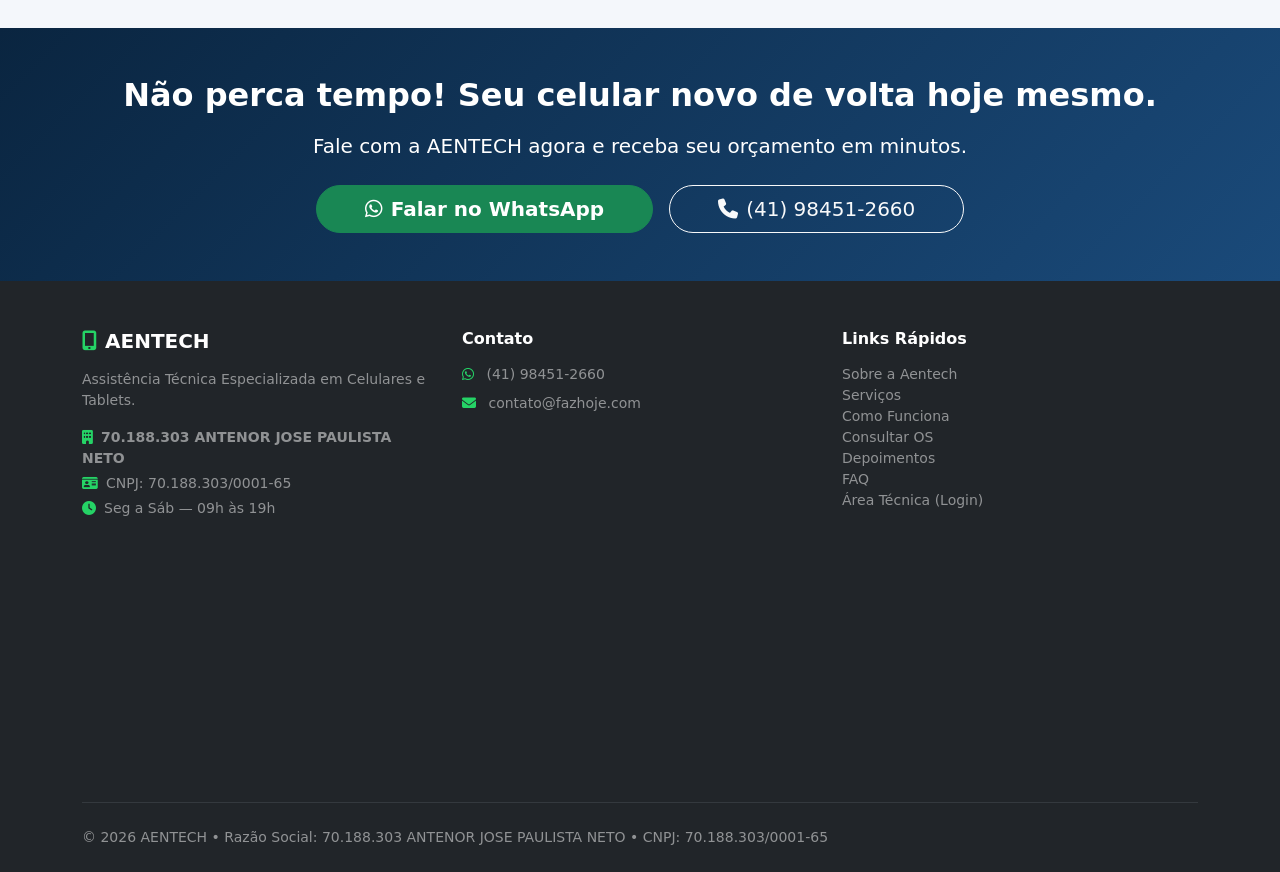
==== commit 0d1c11c3: "Hidden address in the html pages" ====
--- a/aentech/index.html
+++ b/aentech/index.html
@@ -811,7 +811,7 @@
                 <p class="small mt-3">Assistência Técnica Especializada em Celulares e Tablets.</p>
                 <p class="small mb-1"><i class="fas fa-building me-2 text-brand-accent" aria-hidden="true"></i><strong>70.188.303 ANTENOR JOSE PAULISTA NETO</strong></p>
                 <p class="small mb-1"><i class="fas fa-id-card me-2 text-brand-accent" aria-hidden="true"></i>CNPJ: 70.188.303/0001-65</p>
-                <p class="small mb-1"><i class="fas fa-map-marker-alt me-2 text-brand-accent" aria-hidden="true"></i>Rua João Rafael, 381/383, Jardim Industrial, Ourinhos - SP, CEP 19911-291</p>
+                <p hidden class="small mb-1"><i class="fas fa-map-marker-alt me-2 text-brand-accent" aria-hidden="true"></i>Rua João Rafael, 381/383, Jardim Industrial, Ourinhos - SP, CEP 19911-291</p>
                 <p class="small mb-0"><i class="fas fa-clock me-2 text-brand-accent" aria-hidden="true"></i>Seg a Sáb — 09h às 19h</p>
             </div>
             <div class="col-md-4">
@@ -826,7 +826,7 @@
                     <i class="fas fa-envelope me-2 text-brand-accent" aria-hidden="true"></i>
                     <a href="mailto:contato@fazhoje.com" class="text-white-50 text-decoration-none">contato@fazhoje.com</a>
                 </p>
-                <p class="small mb-0">
+                <p hidden class="small mb-0">
                     <i class="fas fa-phone me-2 text-brand-accent" aria-hidden="true"></i>
                     <a href="tel:+5541984512660" class="text-white-50 text-decoration-none">(41) 98451-2660</a>
                 </p>
@@ -848,7 +848,7 @@
         <!-- Mapa -->
         <div class="mt-4 rounded-3 overflow-hidden">
             <iframe
-                src="https://www.google.com/maps?q=Ourinhos,SP&output=embed"
+                src="https://www.google.com/maps?q=São Paulo,SP&output=embed"
                 width="100%" height="220" style="border:0;" loading="lazy"
                 referrerpolicy="no-referrer-when-downgrade" title="Localização AENTECH Ourinhos SP"></iframe>
         </div>
@@ -856,7 +856,7 @@
         <hr class="border-secondary my-4">
         <div class="d-flex flex-wrap justify-content-between small">
             <span>© <span id="currentYear">2026</span> AENTECH • Razão Social: 70.188.303 ANTENOR JOSE PAULISTA NETO • CNPJ: 70.188.303/0001-65</span>
-            <span>Rua João Rafael, 381/383 — Ourinhos - SP • CEP 19911-291</span>
+            <span hidden>Rua João Rafael, 381/383 — Ourinhos - SP • CEP 19911-291</span>
         </div>
     </div>
 </footer>
